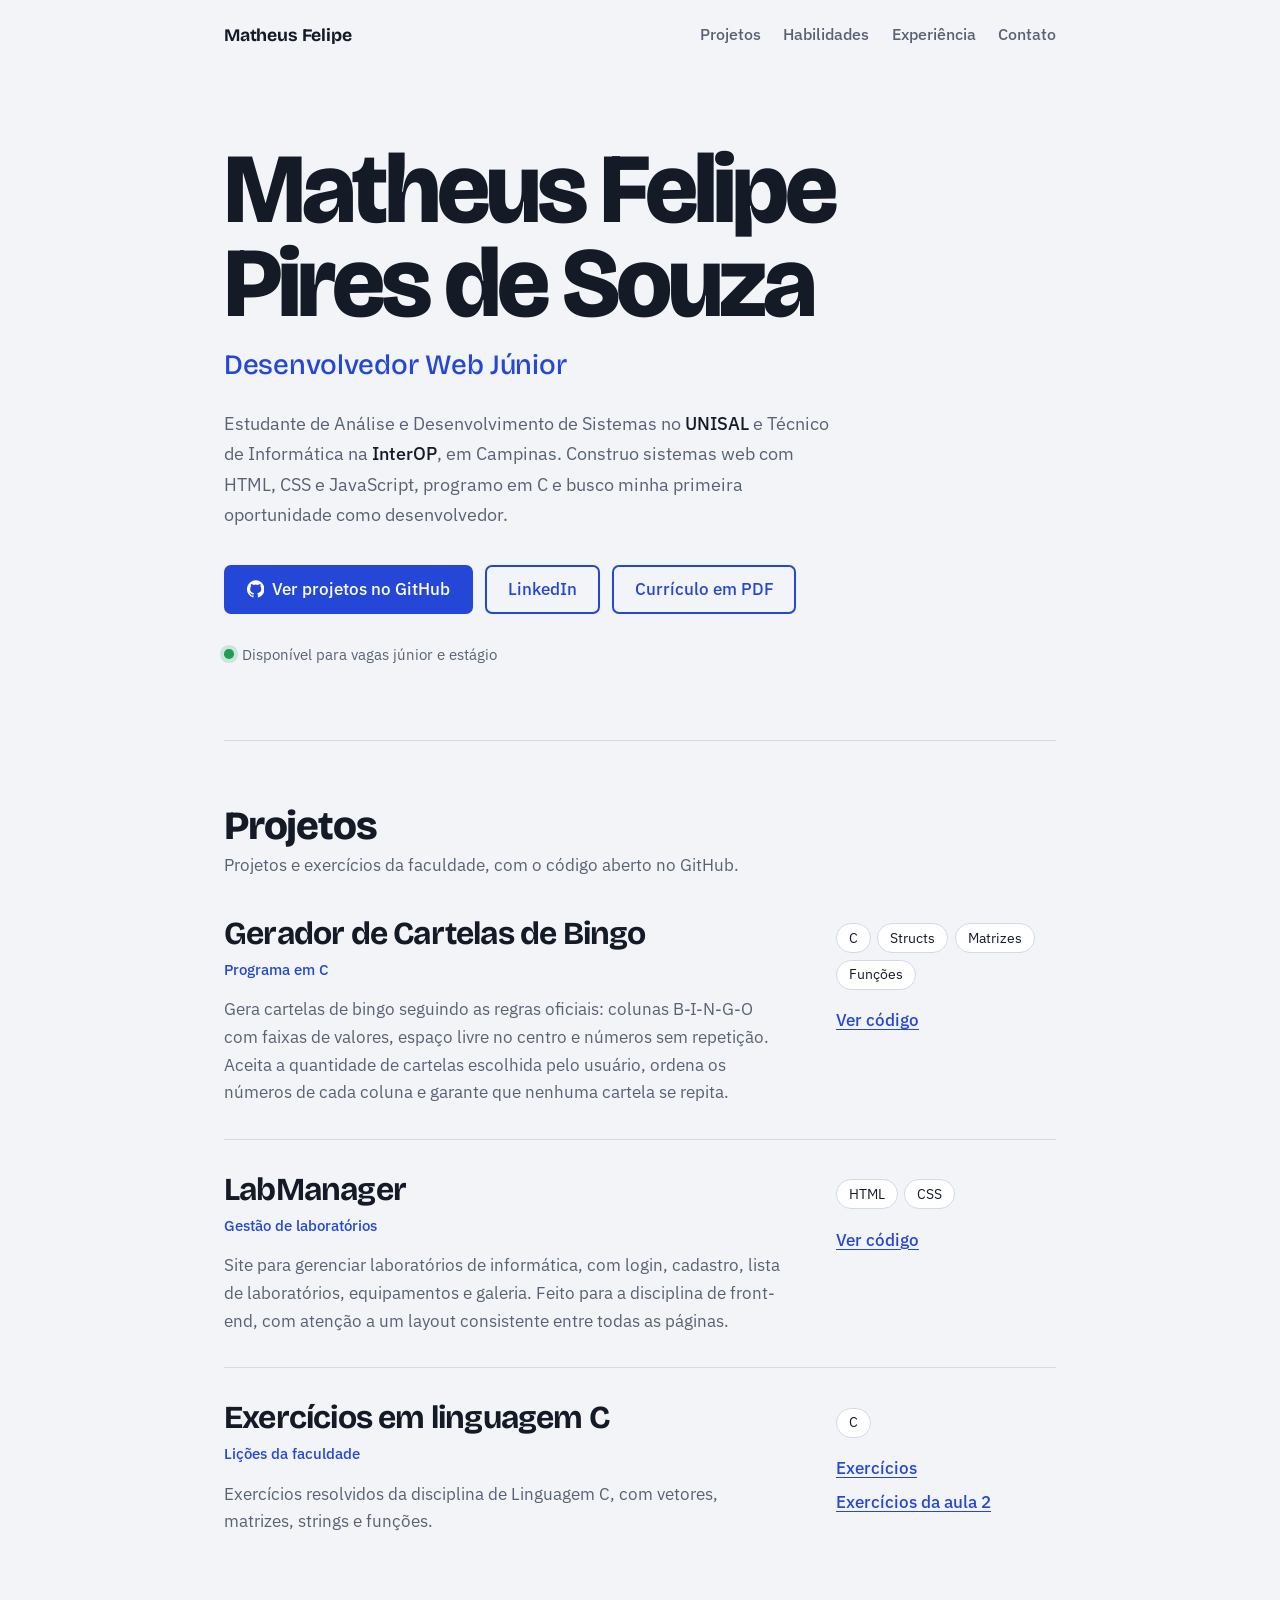
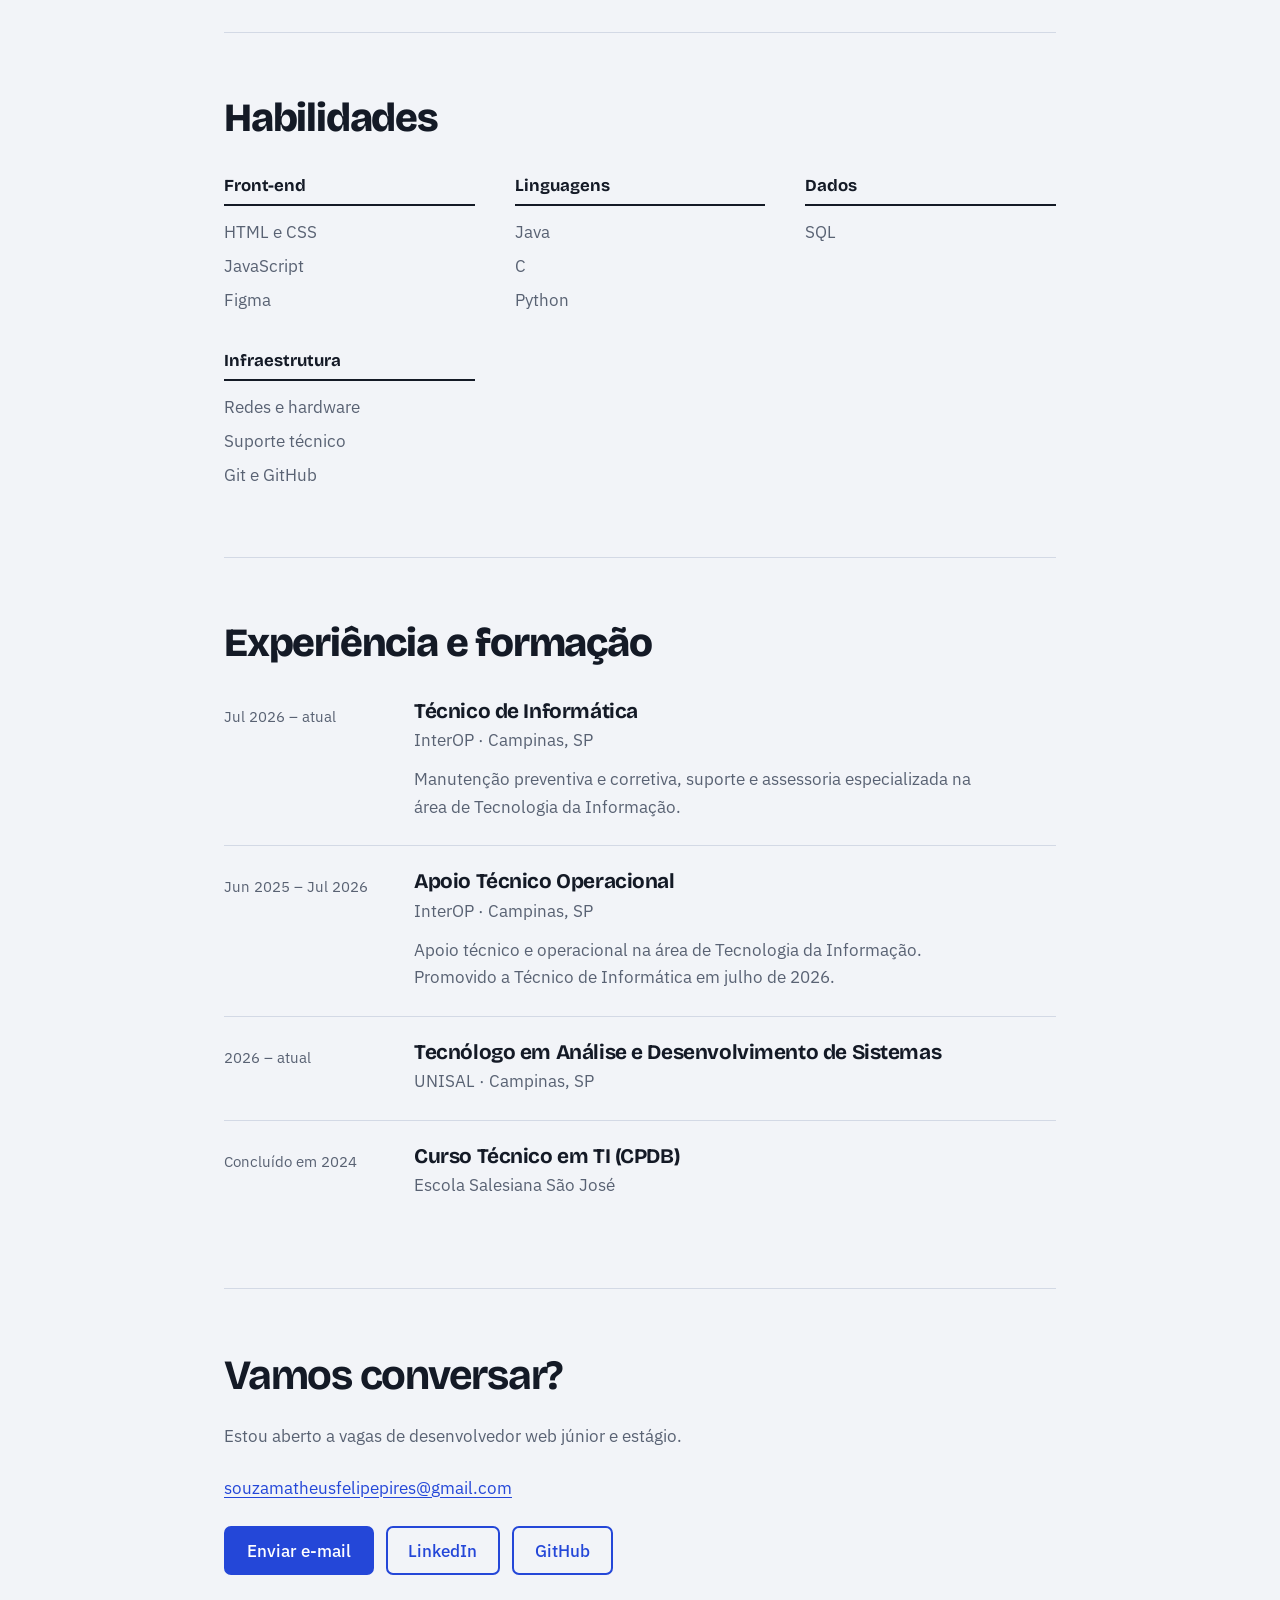
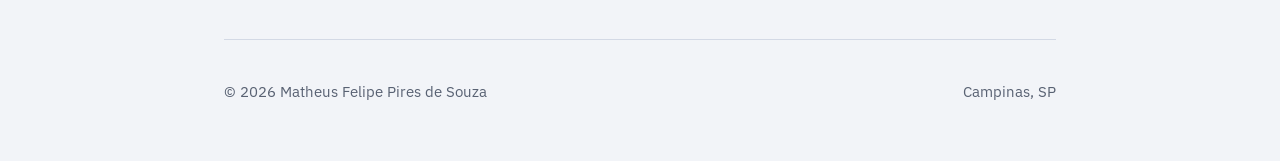
==== index.html @ ab297665 "Add files via upload" ====
<!DOCTYPE html>
<html lang="pt-BR">
<head>
<meta charset="utf-8">
<meta name="viewport" content="width=device-width, initial-scale=1, viewport-fit=cover">
<title>Matheus Felipe — Desenvolvedor Web Júnior</title>
<meta name="description" content="Portfólio de Matheus Felipe Pires de Souza, desenvolvedor web júnior em Campinas. Projetos em HTML, CSS e JavaScript.">
<meta property="og:title" content="Matheus Felipe — Desenvolvedor Web Júnior">
<meta property="og:description" content="Estudante de ADS no UNISAL e Técnico de Informática. Projetos em HTML, CSS e JavaScript.">
<meta property="og:type" content="website">
<link rel="preconnect" href="https://fonts.googleapis.com">
<link rel="preconnect" href="https://fonts.gstatic.com" crossorigin>
<link href="https://fonts.googleapis.com/css2?family=Bricolage+Grotesque:opsz,wght@12..96,500;12..96,700;12..96,800&family=IBM+Plex+Sans:wght@400;500;600&display=swap" rel="stylesheet">
<style>
:root{
  --bg:#f2f4f8;--surface:#ffffff;--ink:#141a26;--muted:#596273;--line:#d3d9e5;--line-strong:#9aa5ba;
  --accent:#2447d8;--accent-hover:#1a37ad;--accent-soft:#e3e9fb;--accent-ink:#ffffff;
  box-sizing:border-box;
  padding-top:env(safe-area-inset-top,0px);padding-bottom:env(safe-area-inset-bottom,0px);
}
@media (prefers-color-scheme:dark){
  :root:not([data-theme="light"]){
    --bg:#0f1420;--surface:#171d2b;--ink:#eef1f7;--muted:#a3adbf;--line:#2a3345;--line-strong:#4a5670;
    --accent:#7d97ff;--accent-hover:#9db0ff;--accent-soft:#1d2744;--accent-ink:#0f1420;
    color-scheme:dark;
  }
}
:root[data-theme="dark"]{
  --bg:#0f1420;--surface:#171d2b;--ink:#eef1f7;--muted:#a3adbf;--line:#2a3345;--line-strong:#4a5670;
  --accent:#7d97ff;--accent-hover:#9db0ff;--accent-soft:#1d2744;--accent-ink:#0f1420;
  color-scheme:dark;
}
*,*::before,*::after{box-sizing:inherit;margin:0}
html{scroll-behavior:smooth;scroll-padding-top:calc(env(safe-area-inset-top,0px) + 1rem)}
body{background:var(--bg);color:var(--ink);font:400 1.05rem/1.65 "IBM Plex Sans",system-ui,-apple-system,"Segoe UI",sans-serif;-webkit-font-smoothing:antialiased}
a{color:var(--accent);text-decoration-thickness:1px;text-underline-offset:.2em}
a:hover{color:var(--accent-hover)}
a:focus-visible,.btn:focus-visible{outline:3px solid var(--accent);outline-offset:3px;border-radius:4px}
img{max-width:100%}
.display{font-family:"Bricolage Grotesque","IBM Plex Sans",system-ui,sans-serif;letter-spacing:-.02em}
.wrap{max-width:880px;margin:0 auto;padding:0 1.5rem}

/* topo */
.top{display:flex;justify-content:space-between;align-items:center;gap:1rem;flex-wrap:wrap;padding:1.4rem 0}
.top .brand{font:700 1.1rem "Bricolage Grotesque",sans-serif;color:var(--ink);text-decoration:none;letter-spacing:-.01em}
.top nav{display:flex;gap:1.4rem;flex-wrap:wrap}
.top nav a{color:var(--muted);text-decoration:none;font-weight:500;font-size:.98rem}
.top nav a:hover{color:var(--ink)}

/* hero */
.hero{padding:4.5rem 0 4.5rem;border-bottom:1px solid var(--line)}
.hero h1{font:800 clamp(2.9rem,10vw,6.2rem)/.95 "Bricolage Grotesque",sans-serif;letter-spacing:-.04em;font-variation-settings:"opsz" 96;max-width:11ch}
.hero .role{font:500 clamp(1.25rem,3vw,1.75rem)/1.2 "Bricolage Grotesque",sans-serif;color:var(--accent);margin-top:1.1rem;letter-spacing:-.01em}
.hero .lead{max-width:56ch;margin-top:1.6rem;color:var(--muted);font-size:1.15rem}
.hero .lead strong{color:var(--ink);font-weight:500}
.actions{display:flex;gap:.75rem;flex-wrap:wrap;margin-top:2.2rem}
.btn{display:inline-flex;align-items:center;gap:.5rem;padding:.78rem 1.3rem;border-radius:7px;font-weight:500;text-decoration:none;border:2px solid var(--accent);line-height:1.2;transition:background .15s,color .15s,border-color .15s}
.btn.primary{background:var(--accent);color:var(--accent-ink)}
.btn.primary:hover{background:var(--accent-hover);border-color:var(--accent-hover);color:var(--accent-ink)}
.btn.ghost{color:var(--accent);background:transparent}
.btn.ghost:hover{background:var(--accent-soft);color:var(--accent)}
.btn svg{width:1.05em;height:1.05em;flex:none}
.status{display:inline-flex;align-items:center;gap:.55rem;margin-top:1.75rem;color:var(--muted);font-size:.95rem}
.status::before{content:"";width:.6rem;height:.6rem;border-radius:50%;background:#1f9d55;box-shadow:0 0 0 4px rgba(31,157,85,.18)}

/* seções */
section{padding:4rem 0;border-bottom:1px solid var(--line)}
.section-head{display:grid;grid-template-columns:1fr;gap:.35rem;margin-bottom:2.25rem}
h2{font:800 clamp(1.8rem,4.5vw,2.5rem)/1.05 "Bricolage Grotesque",sans-serif;letter-spacing:-.03em}
.section-head p{color:var(--muted);max-width:55ch}

/* projetos */
.project{display:grid;grid-template-columns:minmax(0,1fr) 220px;gap:1.25rem 3rem;padding:2rem 0;border-top:1px solid var(--line);align-items:start}
.project:first-of-type{border-top:0;padding-top:0}
.project h3{font:700 clamp(1.5rem,3.5vw,2rem)/1.1 "Bricolage Grotesque",sans-serif;letter-spacing:-.025em}
.project .kind{color:var(--accent);font-weight:500;font-size:.95rem;margin-top:.35rem}
.project p.desc{color:var(--muted);margin-top:.9rem;max-width:58ch}
.project .side{display:flex;flex-direction:column;gap:1.1rem;padding-top:.45rem}
.tags{display:flex;flex-wrap:wrap;gap:.4rem;list-style:none;padding:0}
.tags li{background:var(--surface);border:1px solid var(--line);border-radius:999px;padding:.15rem .75rem;font-size:.88rem;color:var(--ink)}
.links{display:flex;flex-direction:column;gap:.4rem;font-weight:500}
.links a{display:inline-flex;align-items:center;gap:.45rem;width:fit-content}
.links svg{width:1em;height:1em}
@media (max-width:640px){.project{grid-template-columns:1fr;gap:1rem}.project .side{padding-top:0}}

/* habilidades */
.skills{display:grid;grid-template-columns:repeat(auto-fit,minmax(200px,1fr));gap:2rem 2.5rem}
.skills h3{font:700 1.05rem "Bricolage Grotesque",sans-serif;margin-bottom:.6rem;padding-bottom:.5rem;border-bottom:2px solid var(--ink)}
.skills ul{list-style:none;padding:0;color:var(--muted)}
.skills li{padding:.2rem 0}

/* experiência e formação */
.timeline{display:grid;grid-template-columns:1fr;gap:0}
.entry{display:grid;grid-template-columns:150px minmax(0,1fr);gap:.5rem 2.5rem;padding:1.5rem 0;border-top:1px solid var(--line)}
.entry:first-child{border-top:0;padding-top:0}
.entry .when{color:var(--muted);font-size:.95rem;padding-top:.25rem}
.entry h3{font:700 1.3rem/1.2 "Bricolage Grotesque",sans-serif;letter-spacing:-.02em}
.entry .org{color:var(--muted);margin-top:.15rem}
.entry p.what{color:var(--muted);margin-top:.7rem;max-width:58ch}
@media (max-width:560px){.entry{grid-template-columns:1fr;gap:.25rem}}

/* contato */
.contact{display:grid;grid-template-columns:minmax(0,1fr);gap:1.5rem}
.contact .big{font:700 clamp(1.6rem,5vw,2.6rem)/1.1 "Bricolage Grotesque",sans-serif;letter-spacing:-.03em;max-width:18ch}
.contact p{color:var(--muted);max-width:52ch}

footer{padding:2.5rem 0 3.5rem;color:var(--muted);font-size:.92rem;display:flex;justify-content:space-between;gap:1rem;flex-wrap:wrap}
footer a{color:var(--muted)}

@media (prefers-reduced-motion:reduce){html{scroll-behavior:auto}.btn{transition:none}}
@media print{.top nav,.actions,.status{display:none}body{background:#fff;color:#000}section{page-break-inside:avoid}}
</style>
</head>
<body>
<div class="wrap">

  <header class="top">
    <a class="brand" href="#">Matheus Felipe</a>
    <nav aria-label="Principal">
      <a href="#projetos">Projetos</a>
      <a href="#habilidades">Habilidades</a>
      <a href="#experiencia">Experiência</a>
      <a href="#contato">Contato</a>
    </nav>
  </header>

  <main>
    <div class="hero">
      <h1>Matheus Felipe Pires de Souza</h1>
      <p class="role">Desenvolvedor Web Júnior</p>
      <p class="lead">Estudante de Análise e Desenvolvimento de Sistemas no <strong>UNISAL</strong> e Técnico de Informática na <strong>InterOP</strong>, em Campinas. Construo sistemas web com HTML, CSS e JavaScript, programo em C e busco minha primeira oportunidade como desenvolvedor.</p>
      <div class="actions">
        <a class="btn primary" href="https://github.com/matheusfelipext?tab=repositories" target="_blank" rel="noopener">
          <svg viewBox="0 0 24 24" fill="currentColor" aria-hidden="true"><path d="M12 .5a12 12 0 0 0-3.8 23.4c.6.1.8-.3.8-.6v-2.2c-3.3.7-4-1.4-4-1.4-.6-1.4-1.4-1.8-1.4-1.8-1.1-.7.1-.7.1-.7 1.2.1 1.8 1.2 1.8 1.2 1.1 1.9 2.8 1.3 3.5 1 .1-.8.4-1.3.8-1.6-2.7-.3-5.5-1.3-5.5-5.9 0-1.3.5-2.4 1.2-3.2-.1-.3-.5-1.5.1-3.2 0 0 1-.3 3.3 1.2a11.5 11.5 0 0 1 6 0c2.3-1.5 3.3-1.2 3.3-1.2.6 1.7.2 2.9.1 3.2.8.8 1.2 1.9 1.2 3.2 0 4.6-2.8 5.6-5.5 5.9.4.4.8 1.1.8 2.2v3.3c0 .3.2.7.8.6A12 12 0 0 0 12 .5z"/></svg>
          Ver projetos no GitHub
        </a>
        <a class="btn ghost" href="https://www.linkedin.com/in/matheus-felipe-pires-de-souza-b083b6377/" target="_blank" rel="noopener">LinkedIn</a>
        <a class="btn ghost" href="Curriculo_Matheus.pdf" target="_blank" rel="noopener">Currículo em PDF</a>
      </div>
      <p class="status">Disponível para vagas júnior e estágio</p>
    </div>

    <section id="projetos">
      <div class="section-head">
        <h2>Projetos</h2>
        <p>Projetos e exercícios da faculdade, com o código aberto no GitHub.</p>
      </div>

      <article class="project">
        <div>
          <h3>Gerador de Cartelas de Bingo</h3>
          <p class="kind">Programa em C</p>
          <p class="desc">Gera cartelas de bingo seguindo as regras oficiais: colunas B-I-N-G-O com faixas de valores, espaço livre no centro e números sem repetição. Aceita a quantidade de cartelas escolhida pelo usuário, ordena os números de cada coluna e garante que nenhuma cartela se repita.</p>
        </div>
        <div class="side">
          <ul class="tags"><li>C</li><li>Structs</li><li>Matrizes</li><li>Funções</li></ul>
          <div class="links">
            <a href="https://github.com/matheusfelipext/Bingo" target="_blank" rel="noopener">Ver código</a>
          </div>
        </div>
      </article>

      <article class="project">
        <div>
          <h3>LabManager</h3>
          <p class="kind">Gestão de laboratórios</p>
          <p class="desc">Site para gerenciar laboratórios de informática, com login, cadastro, lista de laboratórios, equipamentos e galeria. Feito para a disciplina de front-end, com atenção a um layout consistente entre todas as páginas.</p>
        </div>
        <div class="side">
          <ul class="tags"><li>HTML</li><li>CSS</li></ul>
          <div class="links">
            <a href="https://github.com/matheusfelipext/Labmanager" target="_blank" rel="noopener">Ver código</a>
          </div>
        </div>
      </article>

      <article class="project">
        <div>
          <h3>Exercícios em linguagem C</h3>
          <p class="kind">Lições da faculdade</p>
          <p class="desc">Exercícios resolvidos da disciplina de Linguagem C, com vetores, matrizes, strings e funções.</p>
        </div>
        <div class="side">
          <ul class="tags"><li>C</li></ul>
          <div class="links">
            <a href="https://github.com/matheusfelipext/exercicios_c" target="_blank" rel="noopener">Exercícios</a>
            <a href="https://github.com/matheusfelipext/Aula2_exercicios" target="_blank" rel="noopener">Exercícios da aula 2</a>
          </div>
        </div>
      </article>
    </section>

    <section id="habilidades">
      <div class="section-head">
        <h2>Habilidades</h2>
      </div>
      <div class="skills">
        <div><h3>Front-end</h3><ul><li>HTML e CSS</li><li>JavaScript</li><li>Figma</li></ul></div>
        <div><h3>Linguagens</h3><ul><li>Java</li><li>C</li><li>Python</li></ul></div>
        <div><h3>Dados</h3><ul><li>SQL</li></ul></div>
        <div><h3>Infraestrutura</h3><ul><li>Redes e hardware</li><li>Suporte técnico</li><li>Git e GitHub</li></ul></div>
      </div>
    </section>

    <section id="experiencia">
      <div class="section-head">
        <h2>Experiência e formação</h2>
      </div>
      <div class="timeline">
        <div class="entry">
          <div class="when">Jul 2026 – atual</div>
          <div>
            <h3>Técnico de Informática</h3>
            <p class="org">InterOP · Campinas, SP</p>
            <p class="what">Manutenção preventiva e corretiva, suporte e assessoria especializada na área de Tecnologia da Informação.</p>
          </div>
        </div>
        <div class="entry">
          <div class="when">Jun 2025 – Jul 2026</div>
          <div>
            <h3>Apoio Técnico Operacional</h3>
            <p class="org">InterOP · Campinas, SP</p>
            <p class="what">Apoio técnico e operacional na área de Tecnologia da Informação. Promovido a Técnico de Informática em julho de 2026.</p>
          </div>
        </div>
        <div class="entry">
          <div class="when">2026 – atual</div>
          <div>
            <h3>Tecnólogo em Análise e Desenvolvimento de Sistemas</h3>
            <p class="org">UNISAL · Campinas, SP</p>
          </div>
        </div>
        <div class="entry">
          <div class="when">Concluído em 2024</div>
          <div>
            <h3>Curso Técnico em TI (CPDB)</h3>
            <p class="org">Escola Salesiana São José</p>
          </div>
        </div>
      </div>
    </section>

    <section id="contato">
      <div class="contact">
        <h2 class="big">Vamos conversar?</h2>
        <p>Estou aberto a vagas de desenvolvedor web júnior e estágio.</p>
        <p><a href="mailto:souzamatheusfelipepires@gmail.com">souzamatheusfelipepires@gmail.com</a></p>
        <div class="actions" style="margin-top:0">
          <a class="btn primary" href="mailto:souzamatheusfelipepires@gmail.com">Enviar e-mail</a>
          <a class="btn ghost" href="https://www.linkedin.com/in/matheus-felipe-pires-de-souza-b083b6377/" target="_blank" rel="noopener">LinkedIn</a>
          <a class="btn ghost" href="https://github.com/matheusfelipext" target="_blank" rel="noopener">GitHub</a>
        </div>
      </div>
    </section>
  </main>

  <footer>
    <span>© 2026 Matheus Felipe Pires de Souza</span>
    <span>Campinas, SP</span>
  </footer>
</div>
</body>
</html>
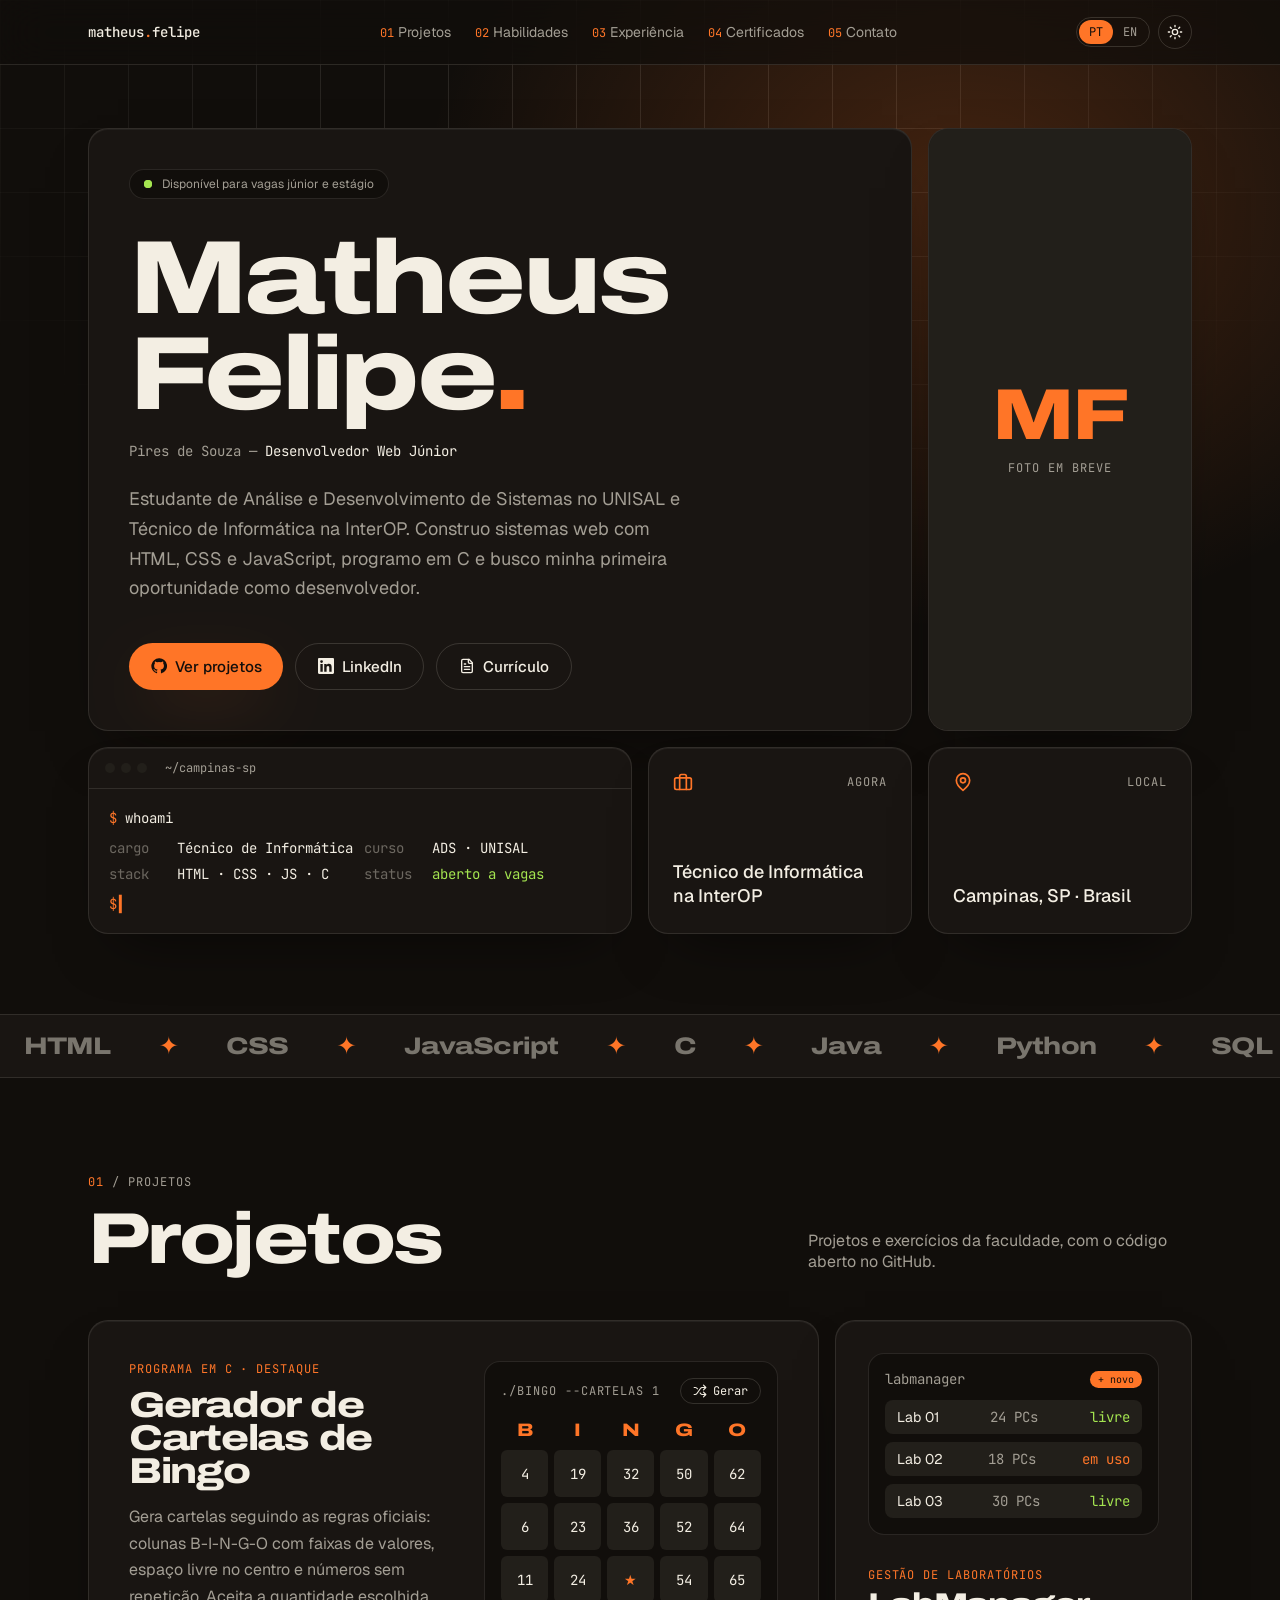
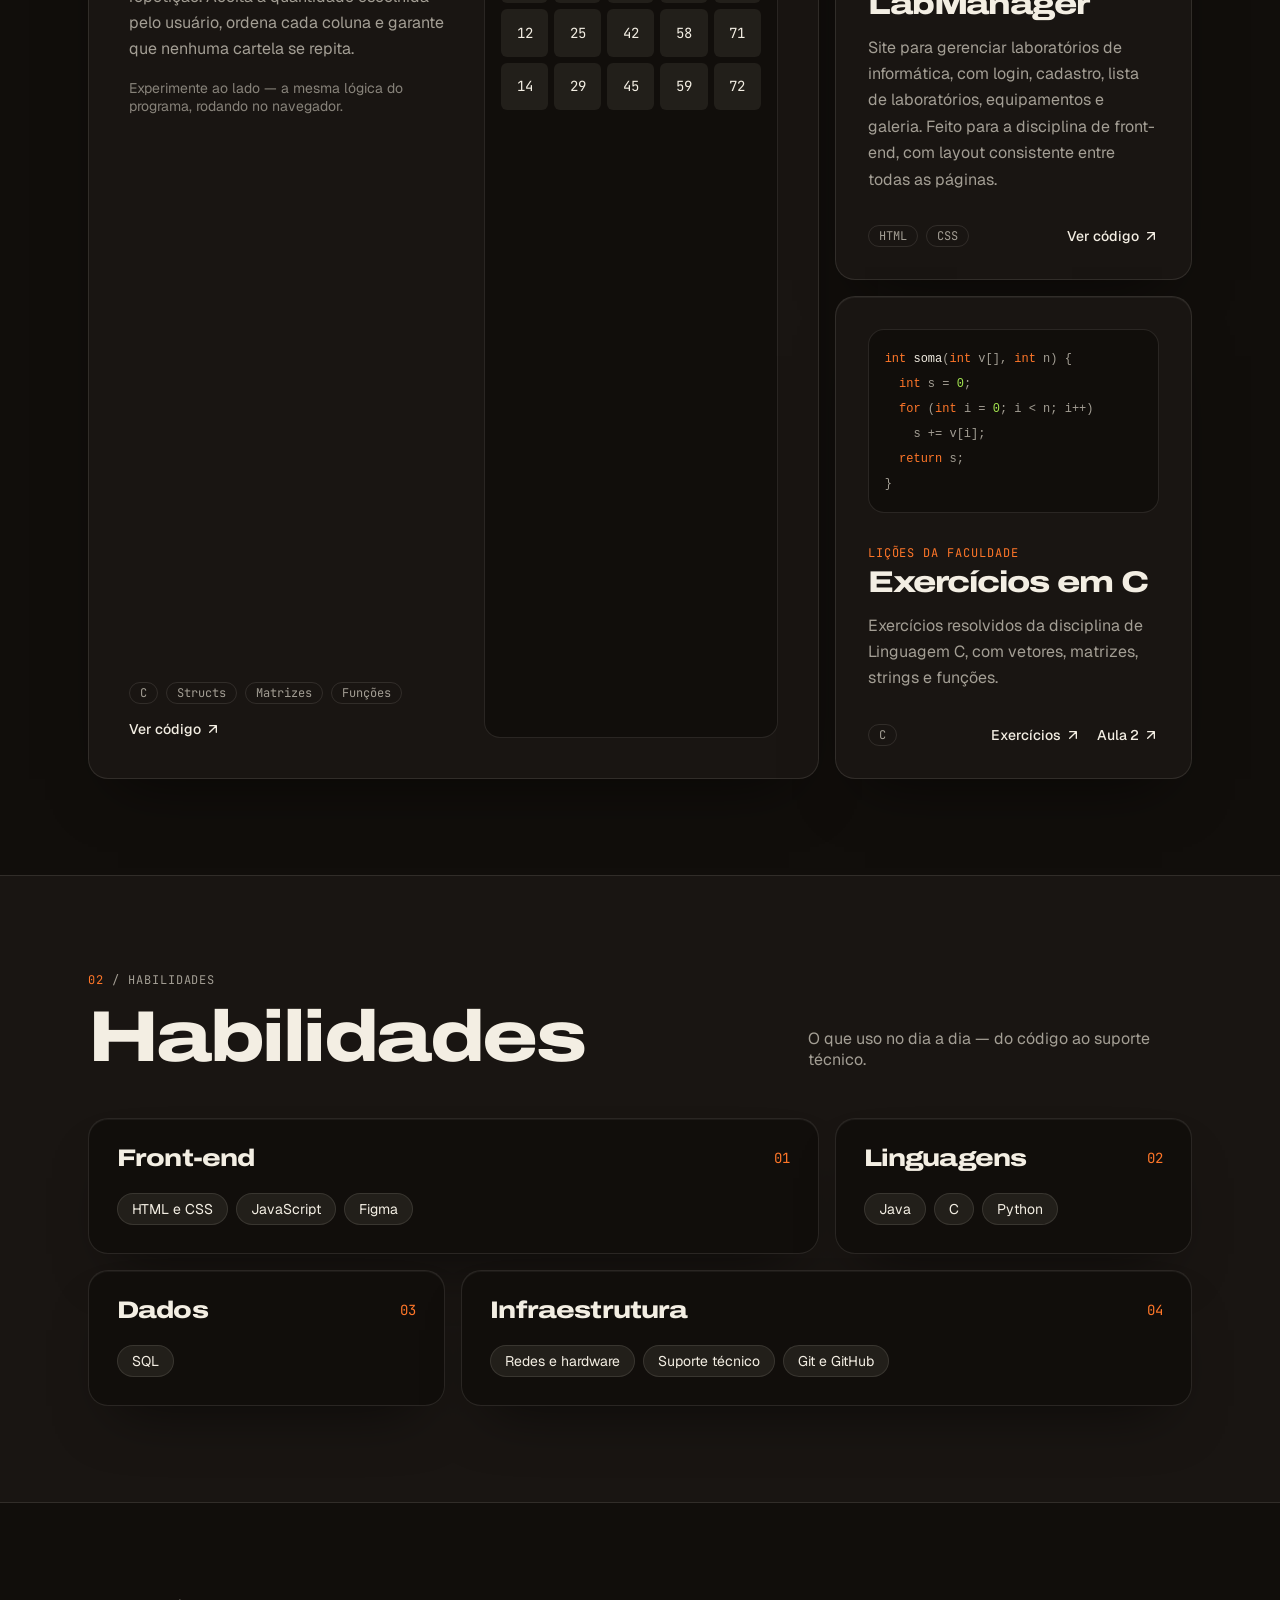
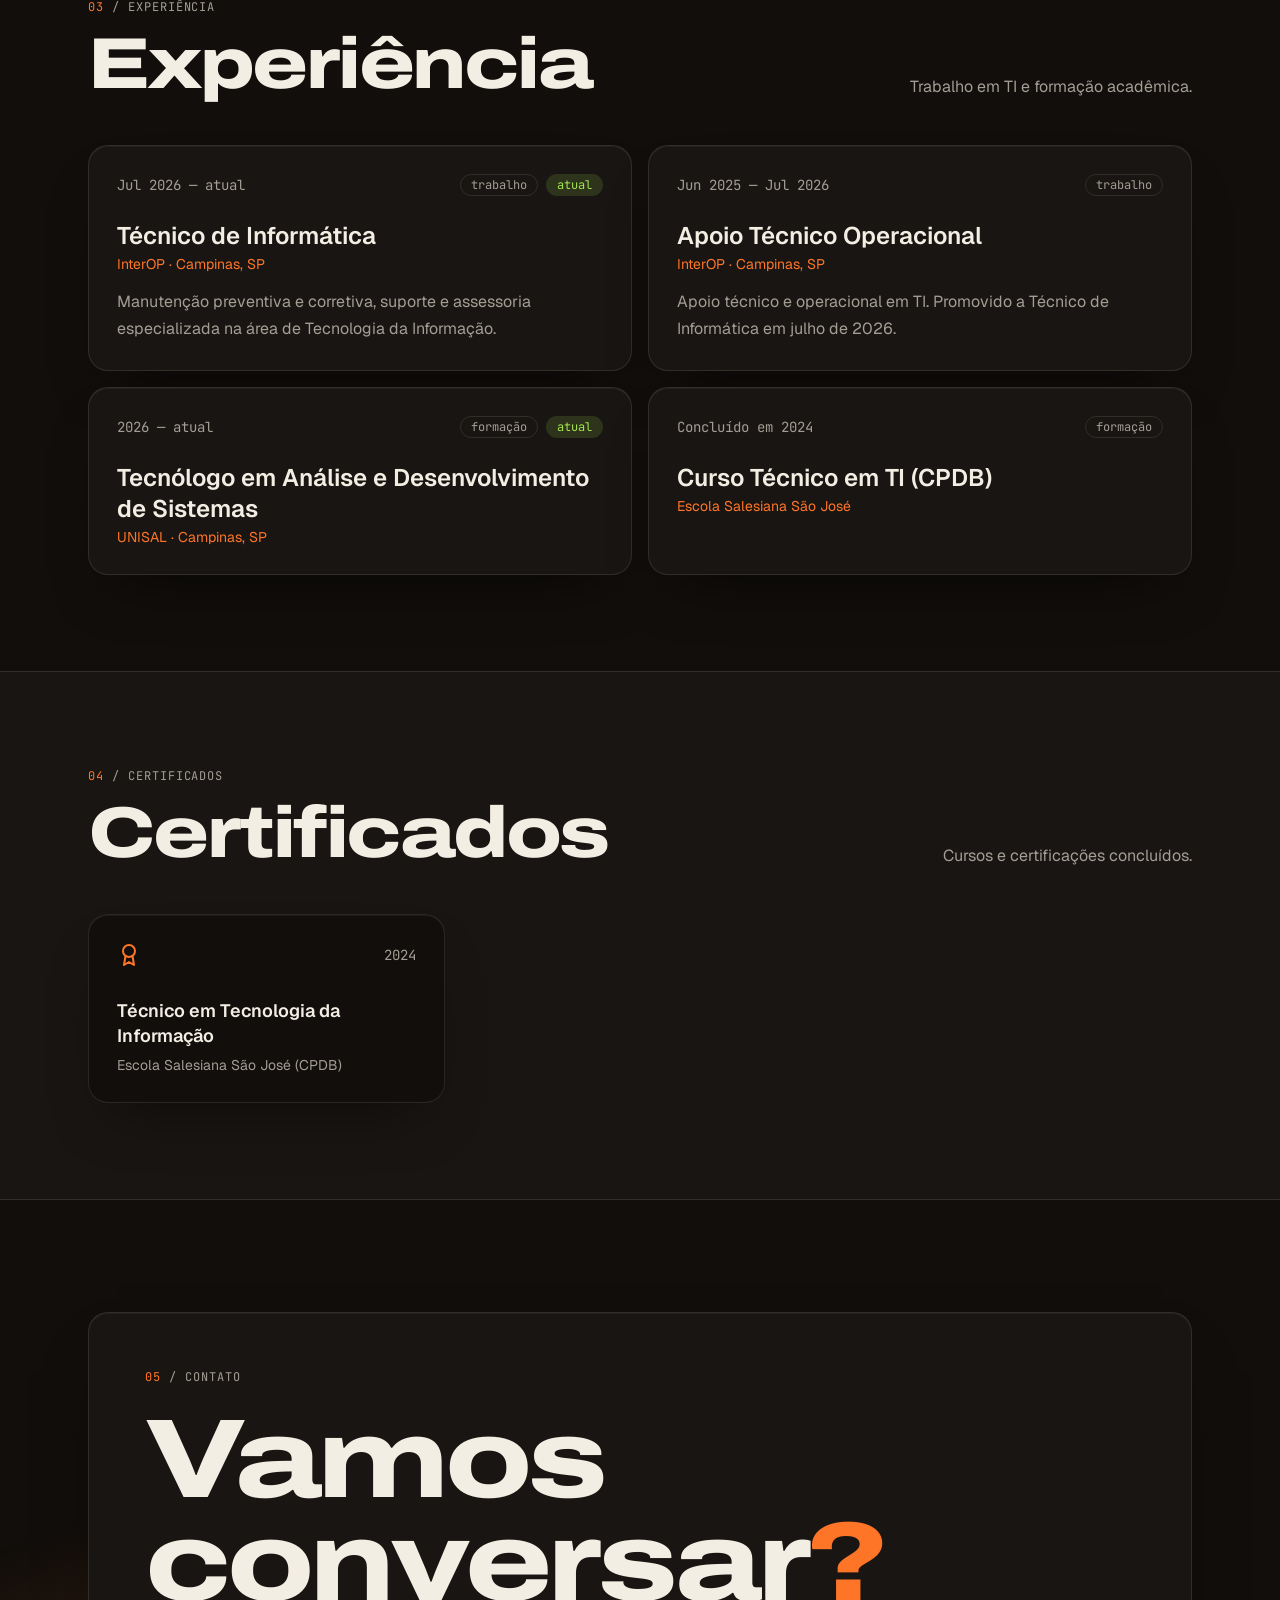
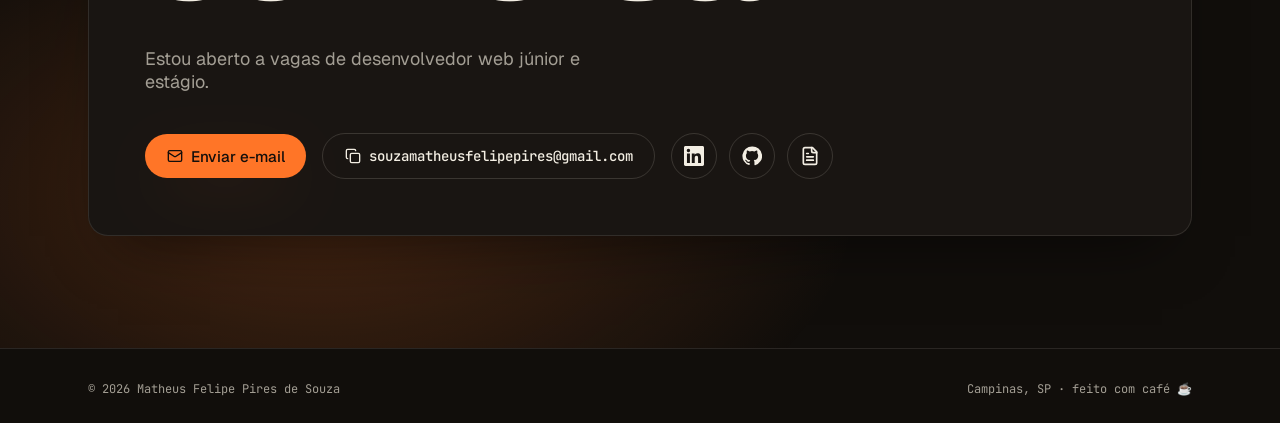
==== commit 0d84bde4: "Add files via upload Atualização e melhoria do portfolio" ====
--- a/index.html
+++ b/index.html
@@ -1,263 +1,383 @@
 <!DOCTYPE html>
 <html lang="pt-BR">
 <head>
-<meta charset="utf-8">
-<meta name="viewport" content="width=device-width, initial-scale=1, viewport-fit=cover">
-<title>Matheus Felipe — Desenvolvedor Web Júnior</title>
-<meta name="description" content="Portfólio de Matheus Felipe Pires de Souza, desenvolvedor web júnior em Campinas. Projetos em HTML, CSS e JavaScript.">
-<meta property="og:title" content="Matheus Felipe — Desenvolvedor Web Júnior">
-<meta property="og:description" content="Estudante de ADS no UNISAL e Técnico de Informática. Projetos em HTML, CSS e JavaScript.">
-<meta property="og:type" content="website">
-<link rel="preconnect" href="https://fonts.googleapis.com">
-<link rel="preconnect" href="https://fonts.gstatic.com" crossorigin>
-<link href="https://fonts.googleapis.com/css2?family=Bricolage+Grotesque:opsz,wght@12..96,500;12..96,700;12..96,800&family=IBM+Plex+Sans:wght@400;500;600&display=swap" rel="stylesheet">
-<style>
-:root{
-  --bg:#f2f4f8;--surface:#ffffff;--ink:#141a26;--muted:#596273;--line:#d3d9e5;--line-strong:#9aa5ba;
-  --accent:#2447d8;--accent-hover:#1a37ad;--accent-soft:#e3e9fb;--accent-ink:#ffffff;
-  box-sizing:border-box;
-  padding-top:env(safe-area-inset-top,0px);padding-bottom:env(safe-area-inset-bottom,0px);
-}
-@media (prefers-color-scheme:dark){
-  :root:not([data-theme="light"]){
-    --bg:#0f1420;--surface:#171d2b;--ink:#eef1f7;--muted:#a3adbf;--line:#2a3345;--line-strong:#4a5670;
-    --accent:#7d97ff;--accent-hover:#9db0ff;--accent-soft:#1d2744;--accent-ink:#0f1420;
-    color-scheme:dark;
-  }
-}
-:root[data-theme="dark"]{
-  --bg:#0f1420;--surface:#171d2b;--ink:#eef1f7;--muted:#a3adbf;--line:#2a3345;--line-strong:#4a5670;
-  --accent:#7d97ff;--accent-hover:#9db0ff;--accent-soft:#1d2744;--accent-ink:#0f1420;
-  color-scheme:dark;
-}
-*,*::before,*::after{box-sizing:inherit;margin:0}
-html{scroll-behavior:smooth;scroll-padding-top:calc(env(safe-area-inset-top,0px) + 1rem)}
-body{background:var(--bg);color:var(--ink);font:400 1.05rem/1.65 "IBM Plex Sans",system-ui,-apple-system,"Segoe UI",sans-serif;-webkit-font-smoothing:antialiased}
-a{color:var(--accent);text-decoration-thickness:1px;text-underline-offset:.2em}
-a:hover{color:var(--accent-hover)}
-a:focus-visible,.btn:focus-visible{outline:3px solid var(--accent);outline-offset:3px;border-radius:4px}
-img{max-width:100%}
-.display{font-family:"Bricolage Grotesque","IBM Plex Sans",system-ui,sans-serif;letter-spacing:-.02em}
-.wrap{max-width:880px;margin:0 auto;padding:0 1.5rem}
-
-/* topo */
-.top{display:flex;justify-content:space-between;align-items:center;gap:1rem;flex-wrap:wrap;padding:1.4rem 0}
-.top .brand{font:700 1.1rem "Bricolage Grotesque",sans-serif;color:var(--ink);text-decoration:none;letter-spacing:-.01em}
-.top nav{display:flex;gap:1.4rem;flex-wrap:wrap}
-.top nav a{color:var(--muted);text-decoration:none;font-weight:500;font-size:.98rem}
-.top nav a:hover{color:var(--ink)}
-
-/* hero */
-.hero{padding:4.5rem 0 4.5rem;border-bottom:1px solid var(--line)}
-.hero h1{font:800 clamp(2.9rem,10vw,6.2rem)/.95 "Bricolage Grotesque",sans-serif;letter-spacing:-.04em;font-variation-settings:"opsz" 96;max-width:11ch}
-.hero .role{font:500 clamp(1.25rem,3vw,1.75rem)/1.2 "Bricolage Grotesque",sans-serif;color:var(--accent);margin-top:1.1rem;letter-spacing:-.01em}
-.hero .lead{max-width:56ch;margin-top:1.6rem;color:var(--muted);font-size:1.15rem}
-.hero .lead strong{color:var(--ink);font-weight:500}
-.actions{display:flex;gap:.75rem;flex-wrap:wrap;margin-top:2.2rem}
-.btn{display:inline-flex;align-items:center;gap:.5rem;padding:.78rem 1.3rem;border-radius:7px;font-weight:500;text-decoration:none;border:2px solid var(--accent);line-height:1.2;transition:background .15s,color .15s,border-color .15s}
-.btn.primary{background:var(--accent);color:var(--accent-ink)}
-.btn.primary:hover{background:var(--accent-hover);border-color:var(--accent-hover);color:var(--accent-ink)}
-.btn.ghost{color:var(--accent);background:transparent}
-.btn.ghost:hover{background:var(--accent-soft);color:var(--accent)}
-.btn svg{width:1.05em;height:1.05em;flex:none}
-.status{display:inline-flex;align-items:center;gap:.55rem;margin-top:1.75rem;color:var(--muted);font-size:.95rem}
-.status::before{content:"";width:.6rem;height:.6rem;border-radius:50%;background:#1f9d55;box-shadow:0 0 0 4px rgba(31,157,85,.18)}
-
-/* seções */
-section{padding:4rem 0;border-bottom:1px solid var(--line)}
-.section-head{display:grid;grid-template-columns:1fr;gap:.35rem;margin-bottom:2.25rem}
-h2{font:800 clamp(1.8rem,4.5vw,2.5rem)/1.05 "Bricolage Grotesque",sans-serif;letter-spacing:-.03em}
-.section-head p{color:var(--muted);max-width:55ch}
-
-/* projetos */
-.project{display:grid;grid-template-columns:minmax(0,1fr) 220px;gap:1.25rem 3rem;padding:2rem 0;border-top:1px solid var(--line);align-items:start}
-.project:first-of-type{border-top:0;padding-top:0}
-.project h3{font:700 clamp(1.5rem,3.5vw,2rem)/1.1 "Bricolage Grotesque",sans-serif;letter-spacing:-.025em}
-.project .kind{color:var(--accent);font-weight:500;font-size:.95rem;margin-top:.35rem}
-.project p.desc{color:var(--muted);margin-top:.9rem;max-width:58ch}
-.project .side{display:flex;flex-direction:column;gap:1.1rem;padding-top:.45rem}
-.tags{display:flex;flex-wrap:wrap;gap:.4rem;list-style:none;padding:0}
-.tags li{background:var(--surface);border:1px solid var(--line);border-radius:999px;padding:.15rem .75rem;font-size:.88rem;color:var(--ink)}
-.links{display:flex;flex-direction:column;gap:.4rem;font-weight:500}
-.links a{display:inline-flex;align-items:center;gap:.45rem;width:fit-content}
-.links svg{width:1em;height:1em}
-@media (max-width:640px){.project{grid-template-columns:1fr;gap:1rem}.project .side{padding-top:0}}
-
-/* habilidades */
-.skills{display:grid;grid-template-columns:repeat(auto-fit,minmax(200px,1fr));gap:2rem 2.5rem}
-.skills h3{font:700 1.05rem "Bricolage Grotesque",sans-serif;margin-bottom:.6rem;padding-bottom:.5rem;border-bottom:2px solid var(--ink)}
-.skills ul{list-style:none;padding:0;color:var(--muted)}
-.skills li{padding:.2rem 0}
-
-/* experiência e formação */
-.timeline{display:grid;grid-template-columns:1fr;gap:0}
-.entry{display:grid;grid-template-columns:150px minmax(0,1fr);gap:.5rem 2.5rem;padding:1.5rem 0;border-top:1px solid var(--line)}
-.entry:first-child{border-top:0;padding-top:0}
-.entry .when{color:var(--muted);font-size:.95rem;padding-top:.25rem}
-.entry h3{font:700 1.3rem/1.2 "Bricolage Grotesque",sans-serif;letter-spacing:-.02em}
-.entry .org{color:var(--muted);margin-top:.15rem}
-.entry p.what{color:var(--muted);margin-top:.7rem;max-width:58ch}
-@media (max-width:560px){.entry{grid-template-columns:1fr;gap:.25rem}}
-
-/* contato */
-.contact{display:grid;grid-template-columns:minmax(0,1fr);gap:1.5rem}
-.contact .big{font:700 clamp(1.6rem,5vw,2.6rem)/1.1 "Bricolage Grotesque",sans-serif;letter-spacing:-.03em;max-width:18ch}
-.contact p{color:var(--muted);max-width:52ch}
-
-footer{padding:2.5rem 0 3.5rem;color:var(--muted);font-size:.92rem;display:flex;justify-content:space-between;gap:1rem;flex-wrap:wrap}
-footer a{color:var(--muted)}
-
-@media (prefers-reduced-motion:reduce){html{scroll-behavior:auto}.btn{transition:none}}
-@media print{.top nav,.actions,.status{display:none}body{background:#fff;color:#000}section{page-break-inside:avoid}}
-</style>
+  <meta charset="UTF-8">
+  <meta name="viewport" content="width=device-width, initial-scale=1">
+  <title>Matheus Felipe — Desenvolvedor Web Júnior</title>
+  <meta name="description" content="Portfólio de Matheus Felipe Pires de Souza, desenvolvedor web júnior em Campinas. Projetos em HTML, CSS, JavaScript e C.">
+  <meta property="og:title" content="Matheus Felipe — Desenvolvedor Web Júnior">
+  <meta property="og:description" content="Projetos, habilidades e experiência. Disponível para vagas júnior e estágio.">
+  <meta property="og:type" content="website">
+  <meta name="twitter:card" content="summary_large_image">
+  <link rel="icon" href="favicon.ico">
+  <link rel="preconnect" href="https://fonts.googleapis.com">
+  <link rel="preconnect" href="https://fonts.gstatic.com" crossorigin>
+  <link href="https://fonts.googleapis.com/css2?family=Archivo:wdth,wght@62..125,400..900&family=Geist:wght@300..700&family=JetBrains+Mono:wght@400;500&display=swap" rel="stylesheet">
+  <link rel="stylesheet" href="style.css">
+  <script>
+    // Aplica o tema salvo antes de renderizar, para não piscar.
+    try { if (localStorage.getItem("theme") === "light") document.documentElement.classList.add("light"); } catch (e) {}
+  </script>
 </head>
 <body>
-<div class="wrap">
-
-  <header class="top">
-    <a class="brand" href="#">Matheus Felipe</a>
-    <nav aria-label="Principal">
-      <a href="#projetos">Projetos</a>
-      <a href="#habilidades">Habilidades</a>
-      <a href="#experiencia">Experiência</a>
-      <a href="#contato">Contato</a>
+
+<header class="header">
+  <div class="container header-inner">
+    <a href="#" class="brand">matheus<span class="accent">.</span>felipe</a>
+    <nav class="nav">
+      <a href="#projetos"><span class="nav-n">01</span><span data-i18n="nav.projetos">Projetos</span></a>
+      <a href="#habilidades"><span class="nav-n">02</span><span data-i18n="nav.habilidades">Habilidades</span></a>
+      <a href="#experiencia"><span class="nav-n">03</span><span data-i18n="nav.experiencia">Experiência</span></a>
+      <a href="#certificados"><span class="nav-n">04</span><span data-i18n="nav.certificados">Certificados</span></a>
+      <a href="#contato"><span class="nav-n">05</span><span data-i18n="nav.contato">Contato</span></a>
     </nav>
-  </header>
-
-  <main>
-    <div class="hero">
-      <h1>Matheus Felipe Pires de Souza</h1>
-      <p class="role">Desenvolvedor Web Júnior</p>
-      <p class="lead">Estudante de Análise e Desenvolvimento de Sistemas no <strong>UNISAL</strong> e Técnico de Informática na <strong>InterOP</strong>, em Campinas. Construo sistemas web com HTML, CSS e JavaScript, programo em C e busco minha primeira oportunidade como desenvolvedor.</p>
-      <div class="actions">
-        <a class="btn primary" href="https://github.com/matheusfelipext?tab=repositories" target="_blank" rel="noopener">
-          <svg viewBox="0 0 24 24" fill="currentColor" aria-hidden="true"><path d="M12 .5a12 12 0 0 0-3.8 23.4c.6.1.8-.3.8-.6v-2.2c-3.3.7-4-1.4-4-1.4-.6-1.4-1.4-1.8-1.4-1.8-1.1-.7.1-.7.1-.7 1.2.1 1.8 1.2 1.8 1.2 1.1 1.9 2.8 1.3 3.5 1 .1-.8.4-1.3.8-1.6-2.7-.3-5.5-1.3-5.5-5.9 0-1.3.5-2.4 1.2-3.2-.1-.3-.5-1.5.1-3.2 0 0 1-.3 3.3 1.2a11.5 11.5 0 0 1 6 0c2.3-1.5 3.3-1.2 3.3-1.2.6 1.7.2 2.9.1 3.2.8.8 1.2 1.9 1.2 3.2 0 4.6-2.8 5.6-5.5 5.9.4.4.8 1.1.8 2.2v3.3c0 .3.2.7.8.6A12 12 0 0 0 12 .5z"/></svg>
-          Ver projetos no GitHub
-        </a>
-        <a class="btn ghost" href="https://www.linkedin.com/in/matheus-felipe-pires-de-souza-b083b6377/" target="_blank" rel="noopener">LinkedIn</a>
-        <a class="btn ghost" href="Curriculo_Matheus.pdf" target="_blank" rel="noopener">Currículo em PDF</a>
-      </div>
-      <p class="status">Disponível para vagas júnior e estágio</p>
-    </div>
-
-    <section id="projetos">
-      <div class="section-head">
-        <h2>Projetos</h2>
-        <p>Projetos e exercícios da faculdade, com o código aberto no GitHub.</p>
-      </div>
-
-      <article class="project">
+    <div class="header-actions">
+      <div class="lang-switch">
+        <button type="button" class="lang-btn" data-lang="pt" aria-pressed="true">pt</button>
+        <button type="button" class="lang-btn" data-lang="en" aria-pressed="false">en</button>
+      </div>
+      <button type="button" id="theme-toggle" class="btn btn-outline btn-icon" aria-label="Alternar tema" data-i18n-aria="theme">
+        <svg class="icon icon-sun" viewBox="0 0 24 24" fill="none" stroke="currentColor" stroke-width="2" stroke-linecap="round" stroke-linejoin="round" aria-hidden="true"><circle cx="12" cy="12" r="4"/><path d="M12 2v2M12 20v2M4.93 4.93l1.41 1.41M17.66 17.66l1.41 1.41M2 12h2M20 12h2M6.34 17.66l-1.41 1.41M19.07 4.93l-1.41 1.41"/></svg>
+        <svg class="icon icon-moon" viewBox="0 0 24 24" fill="none" stroke="currentColor" stroke-width="2" stroke-linecap="round" stroke-linejoin="round" aria-hidden="true"><path d="M12 3a6 6 0 0 0 9 9 9 9 0 1 1-9-9Z"/></svg>
+      </button>
+    </div>
+  </div>
+</header>
+
+<main>
+  <!-- HERO -->
+  <section class="hero">
+    <div class="bg-grid" aria-hidden="true"></div>
+    <div class="bg-glow" aria-hidden="true"></div>
+    <div class="container hero-grid">
+
+      <div class="card-surface rise hero-main">
+        <div class="status-pill">
+          <span class="pulse-dot"></span>
+          <span data-i18n="hero.status">Disponível para vagas júnior e estágio</span>
+        </div>
+        <h1 class="display hero-title">Matheus<br>Felipe<span class="accent">.</span></h1>
+        <p class="hero-sub mono">Pires de Souza — <span class="fg" data-i18n="hero.role">Desenvolvedor Web Júnior</span></p>
+        <p class="hero-text" data-i18n="hero.text">Estudante de Análise e Desenvolvimento de Sistemas no UNISAL e Técnico de Informática na InterOP. Construo sistemas web com HTML, CSS e JavaScript, programo em C e busco minha primeira oportunidade como desenvolvedor.</p>
+        <div class="hero-actions">
+          <a href="https://github.com/matheusfelipext?tab=repositories" target="_blank" rel="noopener" class="btn btn-primary">
+            <svg class="icon" viewBox="0 0 24 24" fill="currentColor" aria-hidden="true"><path d="M12 .5a11.5 11.5 0 0 0-3.64 22.41c.58.1.79-.25.79-.56v-2c-3.2.7-3.87-1.37-3.87-1.37-.53-1.33-1.28-1.69-1.28-1.69-1.05-.71.08-.7.08-.7 1.16.08 1.77 1.19 1.77 1.19 1.03 1.77 2.7 1.26 3.36.96.1-.75.4-1.26.73-1.55-2.55-.29-5.24-1.28-5.24-5.69 0-1.26.45-2.29 1.19-3.1-.12-.29-.52-1.46.11-3.05 0 0 .97-.31 3.17 1.18a11 11 0 0 1 5.77 0c2.2-1.49 3.17-1.18 3.17-1.18.63 1.59.23 2.76.11 3.05.74.81 1.19 1.84 1.19 3.1 0 4.42-2.7 5.39-5.26 5.68.41.36.78 1.06.78 2.14v3.17c0 .31.21.67.8.56A11.5 11.5 0 0 0 12 .5Z"/></svg>
+            <span data-i18n="hero.projects">Ver projetos</span>
+          </a>
+          <a href="https://www.linkedin.com/in/matheus-felipe-pires-de-souza-b083b6377/" target="_blank" rel="noopener" class="btn btn-outline">
+            <svg class="icon" viewBox="0 0 24 24" fill="currentColor" aria-hidden="true"><path d="M20.45 20.45h-3.56v-5.57c0-1.33-.02-3.04-1.85-3.04-1.86 0-2.14 1.45-2.14 2.94v5.67H9.34V9h3.42v1.56h.05c.48-.9 1.64-1.85 3.37-1.85 3.6 0 4.27 2.37 4.27 5.46v6.28ZM5.34 7.43a2.06 2.06 0 1 1 0-4.13 2.06 2.06 0 0 1 0 4.13ZM7.12 20.45H3.56V9h3.56v11.45ZM22.22 0H1.77C.79 0 0 .77 0 1.73v20.54C0 23.23.79 24 1.77 24h20.45c.98 0 1.78-.77 1.78-1.73V1.73C24 .77 23.2 0 22.22 0Z"/></svg>
+            LinkedIn
+          </a>
+          <a href="Curriculo_Matheus.pdf" target="_blank" rel="noopener" class="btn btn-outline">
+            <svg class="icon" viewBox="0 0 24 24" fill="none" stroke="currentColor" stroke-width="2" stroke-linecap="round" stroke-linejoin="round" aria-hidden="true"><path d="M15 2H6a2 2 0 0 0-2 2v16a2 2 0 0 0 2 2h12a2 2 0 0 0 2-2V7Z"/><path d="M14 2v4a2 2 0 0 0 2 2h4M10 9H8M16 13H8M16 17H8"/></svg>
+            <span data-i18n="hero.cv">Currículo</span>
+          </a>
+        </div>
+      </div>
+
+      <div class="card-surface rise lift hero-photo" style="animation-delay:80ms">
+        <!-- Para mostrar sua foto: troque este bloco por <img src="foto.jpg" alt="Matheus Felipe"> -->
+        <div class="photo-placeholder">
+          <span class="display photo-initials">MF</span>
+          <span class="label-mono" data-i18n="hero.photo">foto em breve</span>
+        </div>
+      </div>
+
+      <div class="card-surface rise hero-terminal" style="animation-delay:160ms">
+        <div class="term-bar">
+          <span class="term-dot"></span><span class="term-dot"></span><span class="term-dot"></span>
+          <span class="term-path mono">~/campinas-sp</span>
+        </div>
+        <div class="term-body mono">
+          <p><span class="accent">$</span> <span class="fg">whoami</span></p>
+          <dl class="term-list">
+            <div><dt data-i18n="term.role">cargo</dt><dd class="fg" data-i18n="term.roleValue">Técnico de Informática</dd></div>
+            <div><dt data-i18n="term.degree">curso</dt><dd class="fg">ADS · UNISAL</dd></div>
+            <div><dt>stack</dt><dd class="fg">HTML · CSS · JS · C</dd></div>
+            <div><dt>status</dt><dd class="success" data-i18n="term.status">aberto a vagas</dd></div>
+          </dl>
+          <p class="caret"><span class="accent">$</span></p>
+        </div>
+      </div>
+
+      <div class="card-surface rise lift mini-card" style="animation-delay:240ms">
+        <div class="mini-head">
+          <svg class="icon icon-lg" viewBox="0 0 24 24" fill="none" stroke="currentColor" stroke-width="2" stroke-linecap="round" stroke-linejoin="round" aria-hidden="true"><rect x="2" y="7" width="20" height="14" rx="2"/><path d="M16 21V5a2 2 0 0 0-2-2h-4a2 2 0 0 0-2 2v16"/></svg>
+          <span class="label-mono" data-i18n="mini.now">agora</span>
+        </div>
+        <p class="mini-text" data-i18n="mini.nowValue">Técnico de Informática na InterOP</p>
+      </div>
+
+      <div class="card-surface rise lift mini-card" style="animation-delay:320ms">
+        <div class="mini-head">
+          <svg class="icon icon-lg" viewBox="0 0 24 24" fill="none" stroke="currentColor" stroke-width="2" stroke-linecap="round" stroke-linejoin="round" aria-hidden="true"><path d="M20 10c0 6-8 12-8 12s-8-6-8-12a8 8 0 0 1 16 0Z"/><circle cx="12" cy="10" r="3"/></svg>
+          <span class="label-mono" data-i18n="mini.local">local</span>
+        </div>
+        <p class="mini-text">Campinas, SP · Brasil</p>
+      </div>
+    </div>
+  </section>
+
+  <!-- MARQUEE -->
+  <div class="marquee-wrap" aria-hidden="true">
+    <div class="marquee" id="marquee"></div>
+  </div>
+
+  <!-- PROJETOS -->
+  <section id="projetos" class="section container">
+    <div class="section-head reveal">
+      <div>
+        <p class="label-mono"><span class="accent">01</span> / <span data-i18n="nav.projetos">Projetos</span></p>
+        <h2 class="display section-title" data-i18n="nav.projetos">Projetos</h2>
+      </div>
+      <p class="section-sub" data-i18n="projects.sub">Projetos e exercícios da faculdade, com o código aberto no GitHub.</p>
+    </div>
+
+    <div class="projects-grid">
+      <!-- Destaque: Bingo -->
+      <div class="reveal project-featured">
+        <article class="card-surface project-featured-inner">
+          <div class="project-body">
+            <p class="label-mono accent"><span data-i18n="bingo.kicker">Programa em C</span> · <span data-i18n="projects.featured">destaque</span></p>
+            <h3 class="display project-title-lg" data-i18n="bingo.title">Gerador de Cartelas de Bingo</h3>
+            <p class="muted project-desc" data-i18n="bingo.desc">Gera cartelas seguindo as regras oficiais: colunas B-I-N-G-O com faixas de valores, espaço livre no centro e números sem repetição. Aceita a quantidade escolhida pelo usuário, ordena cada coluna e garante que nenhuma cartela se repita.</p>
+            <p class="muted small" data-i18n="bingo.try">Experimente ao lado — a mesma lógica do programa, rodando no navegador.</p>
+            <div class="project-foot column">
+              <ul class="tags"><li>C</li><li>Structs</li><li>Matrizes</li><li>Funções</li></ul>
+              <div class="project-links">
+                <a href="https://github.com/matheusfelipext/Bingo" target="_blank" rel="noopener"><span data-i18n="projects.code">Ver código</span><svg class="icon" viewBox="0 0 24 24" fill="none" stroke="currentColor" stroke-width="2" stroke-linecap="round" stroke-linejoin="round" aria-hidden="true"><path d="M7 17 17 7M7 7h10v10"/></svg></a>
+              </div>
+            </div>
+          </div>
+
+          <div class="preview bingo">
+            <div class="preview-bar">
+              <span class="label-mono">./bingo --cartelas 1</span>
+              <button type="button" id="bingo-generate" class="chip-btn mono">
+                <svg class="icon icon-sm" viewBox="0 0 24 24" fill="none" stroke="currentColor" stroke-width="2" stroke-linecap="round" stroke-linejoin="round" aria-hidden="true"><path d="M2 18h1.4c1.3 0 2.5-.6 3.3-1.7l6.1-8.6c.7-1.1 2-1.7 3.3-1.7H22M18 2l4 4-4 4M2 6h1.9c1.5 0 2.9.9 3.6 2.2M22 18h-5.9c-1.3 0-2.6-.7-3.3-1.8l-.5-.8M18 14l4 4-4 4"/></svg>
+                <span data-i18n="bingo.generate">Gerar</span>
+              </button>
+            </div>
+            <div class="bingo-grid" id="bingo-grid"></div>
+          </div>
+        </article>
+      </div>
+
+      <!-- LabManager -->
+      <div class="reveal" style="transition-delay:80ms">
+        <article class="card-surface lift project-card">
+          <div class="preview" aria-hidden="true">
+            <div class="preview-bar">
+              <span class="mono muted small">labmanager</span>
+              <span class="pill-primary mono">+ <span data-i18n="lab.new">novo</span></span>
+            </div>
+            <div class="lab-rows">
+              <div class="lab-row"><span class="fg">Lab 01</span><span class="mono muted small">24 PCs</span><span class="mono small success" data-i18n="lab.free">livre</span></div>
+              <div class="lab-row"><span class="fg">Lab 02</span><span class="mono muted small">18 PCs</span><span class="mono small accent" data-i18n="lab.inuse">em uso</span></div>
+              <div class="lab-row"><span class="fg">Lab 03</span><span class="mono muted small">30 PCs</span><span class="mono small success" data-i18n="lab.free">livre</span></div>
+            </div>
+          </div>
+          <p class="label-mono accent project-kicker" data-i18n="lab.kicker">Gestão de laboratórios</p>
+          <h3 class="display project-title">LabManager</h3>
+          <p class="muted project-desc" data-i18n="lab.desc">Site para gerenciar laboratórios de informática, com login, cadastro, lista de laboratórios, equipamentos e galeria. Feito para a disciplina de front-end, com layout consistente entre todas as páginas.</p>
+          <div class="project-foot">
+            <ul class="tags"><li>HTML</li><li>CSS</li></ul>
+            <div class="project-links">
+              <a href="https://github.com/matheusfelipext/Labmanager" target="_blank" rel="noopener"><span data-i18n="projects.code">Ver código</span><svg class="icon" viewBox="0 0 24 24" fill="none" stroke="currentColor" stroke-width="2" stroke-linecap="round" stroke-linejoin="round" aria-hidden="true"><path d="M7 17 17 7M7 7h10v10"/></svg></a>
+            </div>
+          </div>
+        </article>
+      </div>
+
+      <!-- Exercícios em C -->
+      <div class="reveal" style="transition-delay:160ms">
+        <article class="card-surface lift project-card">
+<pre class="preview code-preview mono" aria-hidden="true"><code><span class="accent">int</span> <span class="fg">soma</span>(<span class="accent">int</span> v[], <span class="accent">int</span> n) {
+  <span class="accent">int</span> s = <span class="success">0</span>;
+  <span class="accent">for</span> (<span class="accent">int</span> i = <span class="success">0</span>; i &lt; n; i++)
+    s += v[i];
+  <span class="accent">return</span> s;
+}</code></pre>
+          <p class="label-mono accent project-kicker" data-i18n="ex.kicker">Lições da faculdade</p>
+          <h3 class="display project-title" data-i18n="ex.title">Exercícios em C</h3>
+          <p class="muted project-desc" data-i18n="ex.desc">Exercícios resolvidos da disciplina de Linguagem C, com vetores, matrizes, strings e funções.</p>
+          <div class="project-foot">
+            <ul class="tags"><li>C</li></ul>
+            <div class="project-links">
+              <a href="https://github.com/matheusfelipext/exercicios_c" target="_blank" rel="noopener"><span data-i18n="ex.link1">Exercícios</span><svg class="icon" viewBox="0 0 24 24" fill="none" stroke="currentColor" stroke-width="2" stroke-linecap="round" stroke-linejoin="round" aria-hidden="true"><path d="M7 17 17 7M7 7h10v10"/></svg></a>
+              <a href="https://github.com/matheusfelipext/Aula2_exercicios" target="_blank" rel="noopener"><span data-i18n="ex.link2">Aula 2</span><svg class="icon" viewBox="0 0 24 24" fill="none" stroke="currentColor" stroke-width="2" stroke-linecap="round" stroke-linejoin="round" aria-hidden="true"><path d="M7 17 17 7M7 7h10v10"/></svg></a>
+            </div>
+          </div>
+        </article>
+      </div>
+    </div>
+  </section>
+
+  <!-- HABILIDADES -->
+  <section id="habilidades" class="band">
+    <div class="section container">
+      <div class="section-head reveal">
         <div>
-          <h3>Gerador de Cartelas de Bingo</h3>
-          <p class="kind">Programa em C</p>
-          <p class="desc">Gera cartelas de bingo seguindo as regras oficiais: colunas B-I-N-G-O com faixas de valores, espaço livre no centro e números sem repetição. Aceita a quantidade de cartelas escolhida pelo usuário, ordena os números de cada coluna e garante que nenhuma cartela se repita.</p>
-        </div>
-        <div class="side">
-          <ul class="tags"><li>C</li><li>Structs</li><li>Matrizes</li><li>Funções</li></ul>
-          <div class="links">
-            <a href="https://github.com/matheusfelipext/Bingo" target="_blank" rel="noopener">Ver código</a>
-          </div>
-        </div>
-      </article>
-
-      <article class="project">
+          <p class="label-mono"><span class="accent">02</span> / <span data-i18n="nav.habilidades">Habilidades</span></p>
+          <h2 class="display section-title" data-i18n="nav.habilidades">Habilidades</h2>
+        </div>
+        <p class="section-sub" data-i18n="skills.sub">O que uso no dia a dia — do código ao suporte técnico.</p>
+      </div>
+      <div class="skills-grid">
+        <div class="reveal span-2">
+          <div class="card-surface lift skill-card">
+            <div class="skill-head"><h3 class="display skill-title">Front-end</h3><span class="mono accent small">01</span></div>
+            <ul class="chips"><li data-i18n="sk.htmlcss">HTML e CSS</li><li>JavaScript</li><li>Figma</li></ul>
+          </div>
+        </div>
+        <div class="reveal" style="transition-delay:80ms">
+          <div class="card-surface lift skill-card">
+            <div class="skill-head"><h3 class="display skill-title" data-i18n="sk.langs">Linguagens</h3><span class="mono accent small">02</span></div>
+            <ul class="chips"><li>Java</li><li>C</li><li>Python</li></ul>
+          </div>
+        </div>
+        <div class="reveal" style="transition-delay:160ms">
+          <div class="card-surface lift skill-card">
+            <div class="skill-head"><h3 class="display skill-title" data-i18n="sk.data">Dados</h3><span class="mono accent small">03</span></div>
+            <ul class="chips"><li>SQL</li></ul>
+          </div>
+        </div>
+        <div class="reveal span-2" style="transition-delay:240ms">
+          <div class="card-surface lift skill-card">
+            <div class="skill-head"><h3 class="display skill-title" data-i18n="sk.infra">Infraestrutura</h3><span class="mono accent small">04</span></div>
+            <ul class="chips"><li data-i18n="sk.net">Redes e hardware</li><li data-i18n="sk.support">Suporte técnico</li><li data-i18n="sk.git">Git e GitHub</li></ul>
+          </div>
+        </div>
+      </div>
+    </div>
+  </section>
+
+  <!-- EXPERIÊNCIA -->
+  <section id="experiencia" class="section container">
+    <div class="section-head reveal">
+      <div>
+        <p class="label-mono"><span class="accent">03</span> / <span data-i18n="nav.experiencia">Experiência</span></p>
+        <h2 class="display section-title" data-i18n="nav.experiencia">Experiência</h2>
+      </div>
+      <p class="section-sub" data-i18n="exp.sub">Trabalho em TI e formação acadêmica.</p>
+    </div>
+    <div class="exp-grid">
+      <div class="reveal">
+        <div class="card-surface lift exp-card">
+          <div class="exp-head">
+            <p class="mono muted small" data-i18n="exp1.period">Jul 2026 — atual</p>
+            <div class="exp-badges"><span class="tag" data-i18n="exp.work">trabalho</span><span class="tag tag-success" data-i18n="exp.current">atual</span></div>
+          </div>
+          <h3 class="exp-title" data-i18n="exp1.title">Técnico de Informática</h3>
+          <p class="accent small">InterOP · Campinas, SP</p>
+          <p class="muted exp-desc" data-i18n="exp1.desc">Manutenção preventiva e corretiva, suporte e assessoria especializada na área de Tecnologia da Informação.</p>
+        </div>
+      </div>
+      <div class="reveal" style="transition-delay:60ms">
+        <div class="card-surface lift exp-card">
+          <div class="exp-head">
+            <p class="mono muted small">Jun 2025 — Jul 2026</p>
+            <div class="exp-badges"><span class="tag" data-i18n="exp.work">trabalho</span></div>
+          </div>
+          <h3 class="exp-title" data-i18n="exp2.title">Apoio Técnico Operacional</h3>
+          <p class="accent small">InterOP · Campinas, SP</p>
+          <p class="muted exp-desc" data-i18n="exp2.desc">Apoio técnico e operacional em TI. Promovido a Técnico de Informática em julho de 2026.</p>
+        </div>
+      </div>
+      <div class="reveal" style="transition-delay:120ms">
+        <div class="card-surface lift exp-card">
+          <div class="exp-head">
+            <p class="mono muted small" data-i18n="exp3.period">2026 — atual</p>
+            <div class="exp-badges"><span class="tag" data-i18n="exp.edu">formação</span><span class="tag tag-success" data-i18n="exp.current">atual</span></div>
+          </div>
+          <h3 class="exp-title" data-i18n="exp3.title">Tecnólogo em Análise e Desenvolvimento de Sistemas</h3>
+          <p class="accent small">UNISAL · Campinas, SP</p>
+        </div>
+      </div>
+      <div class="reveal" style="transition-delay:180ms">
+        <div class="card-surface lift exp-card">
+          <div class="exp-head">
+            <p class="mono muted small" data-i18n="exp4.period">Concluído em 2024</p>
+            <div class="exp-badges"><span class="tag" data-i18n="exp.edu">formação</span></div>
+          </div>
+          <h3 class="exp-title" data-i18n="exp4.title">Curso Técnico em TI (CPDB)</h3>
+          <p class="accent small">Escola Salesiana São José</p>
+        </div>
+      </div>
+    </div>
+  </section>
+
+  <!-- CERTIFICADOS -->
+  <section id="certificados" class="band">
+    <div class="section container">
+      <div class="section-head reveal">
         <div>
-          <h3>LabManager</h3>
-          <p class="kind">Gestão de laboratórios</p>
-          <p class="desc">Site para gerenciar laboratórios de informática, com login, cadastro, lista de laboratórios, equipamentos e galeria. Feito para a disciplina de front-end, com atenção a um layout consistente entre todas as páginas.</p>
-        </div>
-        <div class="side">
-          <ul class="tags"><li>HTML</li><li>CSS</li></ul>
-          <div class="links">
-            <a href="https://github.com/matheusfelipext/Labmanager" target="_blank" rel="noopener">Ver código</a>
-          </div>
-        </div>
-      </article>
-
-      <article class="project">
-        <div>
-          <h3>Exercícios em linguagem C</h3>
-          <p class="kind">Lições da faculdade</p>
-          <p class="desc">Exercícios resolvidos da disciplina de Linguagem C, com vetores, matrizes, strings e funções.</p>
-        </div>
-        <div class="side">
-          <ul class="tags"><li>C</li></ul>
-          <div class="links">
-            <a href="https://github.com/matheusfelipext/exercicios_c" target="_blank" rel="noopener">Exercícios</a>
-            <a href="https://github.com/matheusfelipext/Aula2_exercicios" target="_blank" rel="noopener">Exercícios da aula 2</a>
-          </div>
-        </div>
-      </article>
-    </section>
-
-    <section id="habilidades">
-      <div class="section-head">
-        <h2>Habilidades</h2>
-      </div>
-      <div class="skills">
-        <div><h3>Front-end</h3><ul><li>HTML e CSS</li><li>JavaScript</li><li>Figma</li></ul></div>
-        <div><h3>Linguagens</h3><ul><li>Java</li><li>C</li><li>Python</li></ul></div>
-        <div><h3>Dados</h3><ul><li>SQL</li></ul></div>
-        <div><h3>Infraestrutura</h3><ul><li>Redes e hardware</li><li>Suporte técnico</li><li>Git e GitHub</li></ul></div>
-      </div>
-    </section>
-
-    <section id="experiencia">
-      <div class="section-head">
-        <h2>Experiência e formação</h2>
-      </div>
-      <div class="timeline">
-        <div class="entry">
-          <div class="when">Jul 2026 – atual</div>
-          <div>
-            <h3>Técnico de Informática</h3>
-            <p class="org">InterOP · Campinas, SP</p>
-            <p class="what">Manutenção preventiva e corretiva, suporte e assessoria especializada na área de Tecnologia da Informação.</p>
-          </div>
-        </div>
-        <div class="entry">
-          <div class="when">Jun 2025 – Jul 2026</div>
-          <div>
-            <h3>Apoio Técnico Operacional</h3>
-            <p class="org">InterOP · Campinas, SP</p>
-            <p class="what">Apoio técnico e operacional na área de Tecnologia da Informação. Promovido a Técnico de Informática em julho de 2026.</p>
-          </div>
-        </div>
-        <div class="entry">
-          <div class="when">2026 – atual</div>
-          <div>
-            <h3>Tecnólogo em Análise e Desenvolvimento de Sistemas</h3>
-            <p class="org">UNISAL · Campinas, SP</p>
-          </div>
-        </div>
-        <div class="entry">
-          <div class="when">Concluído em 2024</div>
-          <div>
-            <h3>Curso Técnico em TI (CPDB)</h3>
-            <p class="org">Escola Salesiana São José</p>
-          </div>
-        </div>
-      </div>
-    </section>
-
-    <section id="contato">
-      <div class="contact">
-        <h2 class="big">Vamos conversar?</h2>
-        <p>Estou aberto a vagas de desenvolvedor web júnior e estágio.</p>
-        <p><a href="mailto:souzamatheusfelipepires@gmail.com">souzamatheusfelipepires@gmail.com</a></p>
-        <div class="actions" style="margin-top:0">
-          <a class="btn primary" href="mailto:souzamatheusfelipepires@gmail.com">Enviar e-mail</a>
-          <a class="btn ghost" href="https://www.linkedin.com/in/matheus-felipe-pires-de-souza-b083b6377/" target="_blank" rel="noopener">LinkedIn</a>
-          <a class="btn ghost" href="https://github.com/matheusfelipext" target="_blank" rel="noopener">GitHub</a>
-        </div>
-      </div>
-    </section>
-  </main>
-
-  <footer>
-    <span>© 2026 Matheus Felipe Pires de Souza</span>
-    <span>Campinas, SP</span>
-  </footer>
-</div>
+          <p class="label-mono"><span class="accent">04</span> / <span data-i18n="nav.certificados">Certificados</span></p>
+          <h2 class="display section-title" data-i18n="nav.certificados">Certificados</h2>
+        </div>
+        <p class="section-sub" data-i18n="cert.sub">Cursos e certificações concluídos.</p>
+      </div>
+      <div class="cert-grid">
+        <div class="reveal">
+          <div class="card-surface lift cert-card">
+            <div class="cert-head">
+              <svg class="icon icon-xl accent" viewBox="0 0 24 24" fill="none" stroke="currentColor" stroke-width="2" stroke-linecap="round" stroke-linejoin="round" aria-hidden="true"><circle cx="12" cy="8" r="6"/><path d="m15.5 13 1.5 9-5-3-5 3 1.5-9"/></svg>
+              <span class="mono muted small">2024</span>
+            </div>
+            <div>
+              <h3 class="cert-title" data-i18n="cert1.title">Técnico em Tecnologia da Informação</h3>
+              <p class="muted small cert-issuer">Escola Salesiana São José (CPDB)</p>
+            </div>
+          </div>
+        </div>
+      </div>
+    </div>
+  </section>
+
+  <!-- CONTATO -->
+  <section id="contato" class="contact">
+    <div class="bg-glow flipped" aria-hidden="true"></div>
+    <div class="container contact-inner">
+      <div class="reveal">
+        <div class="card-surface contact-card">
+          <p class="label-mono"><span class="accent">05</span> / <span data-i18n="nav.contato">Contato</span></p>
+          <h2 class="display contact-title"><span data-i18n="contact.l1">Vamos</span><br><span data-i18n="contact.l2">conversar</span><span class="accent">?</span></h2>
+          <p class="muted contact-text" data-i18n="contact.text">Estou aberto a vagas de desenvolvedor web júnior e estágio.</p>
+          <div class="contact-actions">
+            <a href="mailto:souzamatheusfelipepires@gmail.com" class="btn btn-primary">
+              <svg class="icon" viewBox="0 0 24 24" fill="none" stroke="currentColor" stroke-width="2" stroke-linecap="round" stroke-linejoin="round" aria-hidden="true"><rect x="2" y="4" width="20" height="16" rx="2"/><path d="m22 7-8.97 5.7a1.94 1.94 0 0 1-2.06 0L2 7"/></svg>
+              <span data-i18n="contact.send">Enviar e-mail</span>
+            </a>
+            <button type="button" id="copy-email" class="btn btn-outline mono btn-copy">
+              <svg class="icon icon-copy" viewBox="0 0 24 24" fill="none" stroke="currentColor" stroke-width="2" stroke-linecap="round" stroke-linejoin="round" aria-hidden="true"><rect x="8" y="8" width="14" height="14" rx="2"/><path d="M4 16c-1.1 0-2-.9-2-2V4c0-1.1.9-2 2-2h10c1.1 0 2 .9 2 2"/></svg>
+              <svg class="icon icon-check success" viewBox="0 0 24 24" fill="none" stroke="currentColor" stroke-width="2" stroke-linecap="round" stroke-linejoin="round" aria-hidden="true"><path d="M20 6 9 17l-5-5"/></svg>
+              <span class="copy-label">souzamatheusfelipepires@gmail.com</span>
+            </button>
+            <div class="contact-icons">
+              <a href="https://www.linkedin.com/in/matheus-felipe-pires-de-souza-b083b6377/" target="_blank" rel="noopener" aria-label="LinkedIn" class="btn btn-outline btn-icon-lg">
+                <svg class="icon icon-lg" viewBox="0 0 24 24" fill="currentColor" aria-hidden="true"><path d="M20.45 20.45h-3.56v-5.57c0-1.33-.02-3.04-1.85-3.04-1.86 0-2.14 1.45-2.14 2.94v5.67H9.34V9h3.42v1.56h.05c.48-.9 1.64-1.85 3.37-1.85 3.6 0 4.27 2.37 4.27 5.46v6.28ZM5.34 7.43a2.06 2.06 0 1 1 0-4.13 2.06 2.06 0 0 1 0 4.13ZM7.12 20.45H3.56V9h3.56v11.45ZM22.22 0H1.77C.79 0 0 .77 0 1.73v20.54C0 23.23.79 24 1.77 24h20.45c.98 0 1.78-.77 1.78-1.73V1.73C24 .77 23.2 0 22.22 0Z"/></svg>
+              </a>
+              <a href="https://github.com/matheusfelipext" target="_blank" rel="noopener" aria-label="GitHub" class="btn btn-outline btn-icon-lg">
+                <svg class="icon icon-lg" viewBox="0 0 24 24" fill="currentColor" aria-hidden="true"><path d="M12 .5a11.5 11.5 0 0 0-3.64 22.41c.58.1.79-.25.79-.56v-2c-3.2.7-3.87-1.37-3.87-1.37-.53-1.33-1.28-1.69-1.28-1.69-1.05-.71.08-.7.08-.7 1.16.08 1.77 1.19 1.77 1.19 1.03 1.77 2.7 1.26 3.36.96.1-.75.4-1.26.73-1.55-2.55-.29-5.24-1.28-5.24-5.69 0-1.26.45-2.29 1.19-3.1-.12-.29-.52-1.46.11-3.05 0 0 .97-.31 3.17 1.18a11 11 0 0 1 5.77 0c2.2-1.49 3.17-1.18 3.17-1.18.63 1.59.23 2.76.11 3.05.74.81 1.19 1.84 1.19 3.1 0 4.42-2.7 5.39-5.26 5.68.41.36.78 1.06.78 2.14v3.17c0 .31.21.67.8.56A11.5 11.5 0 0 0 12 .5Z"/></svg>
+              </a>
+              <a href="Curriculo_Matheus.pdf" target="_blank" rel="noopener" aria-label="PDF" class="btn btn-outline btn-icon-lg">
+                <svg class="icon icon-lg" viewBox="0 0 24 24" fill="none" stroke="currentColor" stroke-width="2" stroke-linecap="round" stroke-linejoin="round" aria-hidden="true"><path d="M15 2H6a2 2 0 0 0-2 2v16a2 2 0 0 0 2 2h12a2 2 0 0 0 2-2V7Z"/><path d="M14 2v4a2 2 0 0 0 2 2h4M10 9H8M16 13H8M16 17H8"/></svg>
+              </a>
+            </div>
+          </div>
+        </div>
+      </div>
+    </div>
+  </section>
+</main>
+
+<footer class="footer">
+  <div class="container footer-inner mono">
+    <p>© 2026 Matheus Felipe Pires de Souza</p>
+    <p>Campinas, SP · <span data-i18n="footer.coffee">feito com café</span> ☕</p>
+  </div>
+</footer>
+
+<script src="script.js"></script>
 </body>
 </html>
--- a/style.css
+++ b/style.css
@@ -0,0 +1,347 @@
+/* =========================================================
+   Portfólio — Matheus Felipe
+   Design "Terminal editorial": fundo quase preto quente,
+   texto creme, laranja como acento, lima para status.
+   Display: Archivo (expandida) · Corpo: Geist · Rótulos: JetBrains Mono
+   ========================================================= */
+
+:root {
+  --font-display: "Archivo", ui-sans-serif, system-ui, sans-serif;
+  --font-sans: "Geist", ui-sans-serif, system-ui, sans-serif;
+  --font-mono: "JetBrains Mono", ui-monospace, monospace;
+
+  --radius: 0.75rem;
+  --radius-xl: 1rem;
+  --radius-2xl: 1.25rem;
+
+  --background: oklch(0.165 0.008 70);
+  --foreground: oklch(0.95 0.015 85);
+  --surface: oklch(0.2 0.009 70);
+  --surface-raised: oklch(0.24 0.01 70);
+  --primary: oklch(0.72 0.19 45);
+  --primary-foreground: oklch(0.17 0.01 60);
+  --muted: oklch(0.24 0.01 70);
+  --muted-foreground: oklch(0.7 0.015 80);
+  --success: oklch(0.85 0.19 130);
+  --border: oklch(0.95 0.015 85 / 11%);
+  --input: oklch(0.95 0.015 85 / 15%);
+
+  --gradient-glow: radial-gradient(60% 60% at 75% 20%, oklch(0.72 0.19 45 / 22%) 0%, transparent 70%);
+  --shadow-glow: 0 20px 60px -20px oklch(0.72 0.19 45 / 55%);
+  --shadow-card: 0 1px 0 0 oklch(1 0 0 / 5%) inset, 0 30px 60px -30px oklch(0 0 0 / 60%);
+  color-scheme: dark;
+}
+
+html.light {
+  --background: oklch(0.965 0.014 85);
+  --foreground: oklch(0.2 0.012 60);
+  --surface: oklch(0.99 0.006 85);
+  --surface-raised: oklch(0.935 0.014 85);
+  --primary: oklch(0.63 0.2 42);
+  --primary-foreground: oklch(0.99 0.006 85);
+  --muted: oklch(0.9 0.014 85);
+  --muted-foreground: oklch(0.46 0.016 65);
+  --success: oklch(0.58 0.17 135);
+  --border: oklch(0.2 0.012 60 / 12%);
+  --input: oklch(0.2 0.012 60 / 18%);
+  --gradient-glow: radial-gradient(60% 60% at 75% 20%, oklch(0.72 0.19 45 / 16%) 0%, transparent 70%);
+  --shadow-glow: 0 16px 40px -18px oklch(0.63 0.2 42 / 55%);
+  --shadow-card: 0 1px 0 0 oklch(1 0 0 / 70%) inset, 0 20px 40px -28px oklch(0.3 0.02 60 / 35%);
+  color-scheme: light;
+}
+
+/* ---------- Base ---------- */
+*, *::before, *::after { box-sizing: border-box; border-color: var(--border); }
+html { scroll-behavior: smooth; scroll-padding-top: 5rem; }
+body {
+  margin: 0;
+  background: var(--background);
+  color: var(--foreground);
+  font-family: var(--font-sans);
+  -webkit-font-smoothing: antialiased;
+  overflow-x: hidden;
+  min-height: 100vh;
+}
+::selection { background: var(--primary); color: var(--primary-foreground); }
+a { color: inherit; text-decoration: none; }
+button { font: inherit; color: inherit; background: none; border: 0; cursor: pointer; }
+h1, h2, h3, p, dl, dd, dt, ul { margin: 0; }
+ul { padding: 0; list-style: none; }
+svg.icon { width: 1rem; height: 1rem; flex-shrink: 0; }
+svg.icon-sm { width: .875rem; height: .875rem; }
+svg.icon-lg { width: 1.25rem; height: 1.25rem; }
+svg.icon-xl { width: 1.5rem; height: 1.5rem; }
+:focus-visible { outline: 2px solid var(--primary); outline-offset: 3px; border-radius: 6px; }
+
+/* ---------- Utilitários ---------- */
+.container { max-width: 72rem; margin: 0 auto; padding: 0 1.5rem; }
+.accent { color: var(--primary); }
+.success { color: var(--success); }
+.fg { color: var(--foreground); }
+.muted { color: var(--muted-foreground); }
+.mono { font-family: var(--font-mono); }
+.small { font-size: .875rem; }
+
+.label-mono {
+  font-family: var(--font-mono);
+  font-size: .75rem;
+  letter-spacing: .08em;
+  text-transform: uppercase;
+  color: var(--muted-foreground);
+}
+.label-mono.accent { color: var(--primary); }
+
+.display {
+  font-family: var(--font-display);
+  font-stretch: 125%;
+  font-weight: 800;
+  letter-spacing: -.035em;
+  line-height: .92;
+}
+
+/* ---------- Botões ---------- */
+.btn {
+  display: inline-flex; align-items: center; gap: .5rem;
+  border-radius: 999px; padding: .8rem 1.35rem;
+  font-weight: 500; font-size: .95rem;
+  transition: transform .2s ease, background-color .2s ease, box-shadow .2s ease, border-color .2s ease;
+}
+.btn:hover { transform: translateY(-2px); }
+.btn-primary { background: var(--primary); color: var(--primary-foreground); box-shadow: var(--shadow-glow); }
+.btn-outline { border: 1px solid var(--input); color: var(--foreground); }
+.btn-outline:hover { border-color: var(--primary); background: var(--surface); }
+.btn-icon { padding: .5rem; }
+.btn-icon-lg { padding: .75rem; }
+.btn-copy { font-size: .875rem; max-width: 100%; }
+.btn-copy .copy-label { overflow: hidden; text-overflow: ellipsis; white-space: nowrap; }
+.btn-copy .icon-check { display: none; }
+.btn-copy.copied .icon-check { display: block; }
+.btn-copy.copied .icon-copy { display: none; }
+
+/* ---------- Cards ---------- */
+.card-surface {
+  background: var(--surface);
+  border: 1px solid var(--border);
+  border-radius: var(--radius-2xl);
+  box-shadow: var(--shadow-card);
+  position: relative;
+  transition: transform .35s cubic-bezier(.2,.7,.2,1), border-color .3s ease;
+}
+.card-surface::before {
+  content: ""; position: absolute; inset: 0; border-radius: inherit;
+  pointer-events: none; opacity: 0; transition: opacity .3s ease;
+  background: radial-gradient(420px circle at var(--mx, 50%) var(--my, 50%), oklch(0.72 0.19 45 / 14%), transparent 60%);
+}
+.card-surface:hover::before { opacity: 1; }
+.card-surface:hover { border-color: oklch(0.72 0.19 45 / 35%); }
+.lift:hover { transform: translateY(-4px); }
+
+/* ---------- Header ---------- */
+.header {
+  position: fixed; inset: 0 0 auto 0; z-index: 50;
+  border-bottom: 1px solid var(--border);
+  background: color-mix(in oklch, var(--background) 70%, transparent);
+  backdrop-filter: blur(24px); -webkit-backdrop-filter: blur(24px);
+}
+.header-inner { display: flex; align-items: center; justify-content: space-between; gap: 1rem; height: 4rem; }
+.brand { font-family: var(--font-mono); font-size: .875rem; font-weight: 500; }
+.nav { display: none; align-items: center; gap: 1.5rem; }
+.nav a { font-size: .875rem; color: var(--muted-foreground); transition: color .2s; }
+.nav a:hover { color: var(--foreground); }
+.nav-n { margin-right: .25rem; font-family: var(--font-mono); font-size: .75rem; color: var(--primary); }
+.header-actions { display: flex; align-items: center; gap: .5rem; }
+.lang-switch { display: flex; border: 1px solid var(--input); border-radius: 999px; padding: 2px; font-family: var(--font-mono); font-size: .75rem; }
+.lang-btn { border-radius: 999px; padding: .25rem .625rem; text-transform: uppercase; color: var(--muted-foreground); transition: color .2s, background-color .2s; }
+.lang-btn:hover { color: var(--foreground); }
+.lang-btn[aria-pressed="true"] { background: var(--primary); color: var(--primary-foreground); }
+.icon-sun { display: none; }
+html:not(.light) .icon-sun { display: block; }
+html:not(.light) .icon-moon { display: none; }
+
+/* ---------- Hero ---------- */
+.hero { position: relative; padding: 7rem 0 5rem; }
+.bg-grid {
+  position: absolute; inset: 0; pointer-events: none;
+  background-image: linear-gradient(var(--border) 1px, transparent 1px), linear-gradient(90deg, var(--border) 1px, transparent 1px);
+  background-size: 64px 64px;
+  -webkit-mask-image: radial-gradient(ellipse 80% 70% at 50% 0%, black 30%, transparent 80%);
+  mask-image: radial-gradient(ellipse 80% 70% at 50% 0%, black 30%, transparent 80%);
+}
+.bg-glow { position: absolute; inset: 0; pointer-events: none; background: var(--gradient-glow); }
+.bg-glow.flipped { transform: rotate(180deg); }
+.hero-grid { position: relative; display: grid; gap: 1rem; }
+.hero-main { display: flex; flex-direction: column; padding: 1.75rem; }
+.status-pill {
+  display: inline-flex; width: fit-content; align-items: center; gap: .625rem;
+  border: 1px solid var(--border); background: var(--background);
+  border-radius: 999px; padding: .375rem .875rem; margin-bottom: 2rem;
+  font-size: .75rem; color: var(--muted-foreground);
+}
+.pulse-dot { position: relative; width: .5rem; height: .5rem; border-radius: 999px; background: var(--success); }
+.pulse-dot::after { content: ""; position: absolute; inset: 0; border-radius: 999px; background: var(--success); animation: ping 1.8s cubic-bezier(0,0,.2,1) infinite; }
+.hero-title { font-size: 14vw; }
+.hero-sub { margin-top: 1.25rem; font-size: .875rem; color: var(--muted-foreground); }
+.hero-text { margin-top: 1.5rem; max-width: 36rem; font-size: 1.125rem; line-height: 1.65; color: var(--muted-foreground); }
+.hero-actions { margin-top: auto; display: flex; flex-wrap: wrap; gap: .75rem; padding-top: 2.5rem; }
+
+.hero-photo { overflow: hidden; }
+.hero-photo img { display: block; width: 100%; height: 100%; min-height: 18rem; object-fit: cover; }
+.photo-placeholder { display: flex; flex-direction: column; align-items: center; justify-content: center; gap: .75rem; height: 100%; min-height: 18rem; background: var(--surface-raised); padding: 1.5rem; }
+.photo-initials { font-size: 4.5rem; color: var(--primary); }
+
+.hero-terminal { overflow: hidden; }
+.term-bar { display: flex; align-items: center; gap: .375rem; border-bottom: 1px solid var(--border); padding: .75rem 1rem; }
+.term-dot { width: .625rem; height: .625rem; border-radius: 999px; background: var(--muted); }
+.term-path { margin-left: .75rem; font-size: .75rem; color: var(--muted-foreground); }
+.term-body { padding: 1.25rem; font-size: .875rem; display: flex; flex-direction: column; gap: .75rem; }
+.term-list { display: grid; gap: .5rem; color: var(--muted-foreground); }
+.term-list > div { display: flex; gap: .75rem; }
+.term-list dt { width: 3.5rem; flex-shrink: 0; opacity: .6; }
+.caret::after { content: "▍"; margin-left: 2px; color: var(--primary); animation: blink 1s steps(1) infinite; }
+
+.mini-card { display: flex; flex-direction: column; justify-content: space-between; gap: 1.5rem; padding: 1.5rem; }
+.mini-head { display: flex; align-items: center; justify-content: space-between; color: var(--primary); }
+.mini-text { font-size: 1.125rem; font-weight: 500; line-height: 1.35; }
+
+/* ---------- Marquee ---------- */
+.marquee-wrap { border-top: 1px solid var(--border); border-bottom: 1px solid var(--border); background: var(--surface); padding: 1.25rem 0; overflow: hidden; }
+.marquee { display: flex; width: max-content; animation: marquee 32s linear infinite; }
+.marquee span { display: flex; align-items: center; padding: 0 1.5rem; font-size: 1.5rem; color: color-mix(in oklch, var(--muted-foreground) 70%, transparent); }
+.marquee span i { margin-left: 3rem; font-style: normal; color: var(--primary); }
+
+/* ---------- Seções ---------- */
+.section { padding: 6rem 1.5rem; }
+.band { border-top: 1px solid var(--border); border-bottom: 1px solid var(--border); background: var(--surface); }
+.band .card-surface { background: var(--background); }
+.section-head { margin-bottom: 3rem; display: flex; flex-direction: column; gap: 1rem; }
+.section-head .label-mono { margin-bottom: 1rem; }
+.section-title { font-size: 3rem; }
+.section-sub { max-width: 24rem; color: var(--muted-foreground); }
+
+/* ---------- Projetos ---------- */
+.projects-grid { display: grid; gap: 1rem; }
+.project-featured-inner { display: grid; gap: 2rem; padding: 1.5rem; height: 100%; }
+.project-body { display: flex; flex-direction: column; }
+.project-body .label-mono { margin-bottom: .75rem; }
+.project-title-lg { font-size: 1.875rem; }
+.project-title { font-size: 1.5rem; }
+.project-kicker { margin: 2rem 0 .5rem; }
+.project-desc { margin-top: 1rem; line-height: 1.65; }
+.project-body .small { margin-top: 1rem; color: color-mix(in oklch, var(--muted-foreground) 80%, transparent); }
+.project-card { display: flex; flex-direction: column; height: 100%; padding: 1.5rem; }
+.project-foot { margin-top: auto; padding-top: 2rem; display: flex; flex-wrap: wrap; align-items: center; justify-content: space-between; gap: 1rem; }
+.project-foot.column { flex-direction: column; align-items: flex-start; }
+.tags { display: flex; flex-wrap: wrap; gap: .5rem; }
+.tags li, .tag { border: 1px solid var(--border); border-radius: 999px; padding: .125rem .625rem; font-family: var(--font-mono); font-size: .75rem; color: var(--muted-foreground); }
+.tag-success { border-color: transparent; background: color-mix(in oklch, var(--success) 15%, transparent); color: var(--success); }
+.project-links { display: flex; flex-wrap: wrap; gap: 1rem; }
+.project-links a { display: inline-flex; align-items: center; gap: .25rem; font-size: .875rem; font-weight: 500; transition: color .2s; }
+.project-links a:hover { color: var(--primary); }
+.project-links a svg { transition: transform .2s; }
+.project-links a:hover svg { transform: translate(2px, -2px); }
+
+.preview { border: 1px solid var(--border); border-radius: var(--radius-xl); background: var(--background); padding: 1rem; }
+.preview-bar { display: flex; align-items: center; justify-content: space-between; gap: .5rem; margin-bottom: .75rem; }
+.preview-bar .label-mono { white-space: nowrap; }
+.pill-primary { border-radius: 999px; background: var(--primary); color: var(--primary-foreground); padding: .125rem .5rem; font-size: 10px; }
+.lab-rows { display: flex; flex-direction: column; gap: .5rem; }
+.lab-row { display: flex; align-items: center; justify-content: space-between; border-radius: .5rem; background: var(--surface-raised); padding: .5rem .75rem; font-size: .875rem; }
+.code-preview { overflow: hidden; margin: 0; font-size: .75rem; line-height: 1.5rem; color: var(--muted-foreground); }
+
+.chip-btn { display: inline-flex; align-items: center; gap: .375rem; border: 1px solid var(--input); border-radius: 999px; padding: .25rem .75rem; font-size: .75rem; transition: color .2s, border-color .2s; }
+.chip-btn:hover { border-color: var(--primary); color: var(--primary); }
+.bingo-grid { display: grid; grid-template-columns: repeat(5, 1fr); gap: .375rem; }
+.bingo-letter { font-family: var(--font-display); font-stretch: 125%; font-weight: 800; padding: .25rem 0; text-align: center; font-size: 1.125rem; color: var(--primary); }
+.bingo-cell { display: flex; aspect-ratio: 1; align-items: center; justify-content: center; border-radius: .375rem; background: var(--surface-raised); font-family: var(--font-mono); font-size: .875rem; }
+
+/* ---------- Habilidades ---------- */
+.skills-grid { display: grid; gap: 1rem; }
+.skill-card { height: 100%; padding: 1.75rem; }
+.skill-head { display: flex; align-items: center; justify-content: space-between; }
+.skill-title { font-size: 1.5rem; }
+.chips { margin-top: 1.5rem; display: flex; flex-wrap: wrap; gap: .5rem; }
+.chips li { border: 1px solid var(--border); border-radius: 999px; background: var(--surface-raised); padding: .375rem .875rem; font-size: .875rem; transition: color .2s, border-color .2s; }
+.chips li:hover { border-color: var(--primary); color: var(--primary); }
+
+/* ---------- Experiência ---------- */
+.exp-grid { display: grid; gap: 1rem; }
+.exp-card { display: flex; flex-direction: column; height: 100%; padding: 1.75rem; }
+.exp-head { display: flex; align-items: center; justify-content: space-between; gap: .75rem; }
+.exp-badges { display: flex; gap: .5rem; }
+.exp-title { margin-top: 1.5rem; font-size: 1.25rem; font-weight: 600; }
+.exp-card .accent.small { margin-top: .25rem; }
+.exp-desc { margin-top: 1rem; line-height: 1.65; }
+
+/* ---------- Certificados ---------- */
+.cert-grid { display: grid; gap: 1rem; }
+.cert-card { display: flex; flex-direction: column; gap: 2rem; height: 100%; padding: 1.75rem; }
+.cert-head { display: flex; align-items: center; justify-content: space-between; }
+.cert-title { font-size: 1.125rem; font-weight: 600; line-height: 1.35; }
+.cert-issuer { margin-top: .5rem; }
+
+/* ---------- Contato ---------- */
+.contact { position: relative; overflow: hidden; }
+.contact-inner { position: relative; padding-top: 7rem; padding-bottom: 7rem; }
+.contact-card { padding: 2rem; }
+.contact-card .label-mono { margin-bottom: 1.5rem; }
+.contact-title { font-size: 13vw; }
+.contact-text { margin-top: 2rem; max-width: 28rem; font-size: 1.125rem; }
+.contact-actions { margin-top: 2.5rem; display: flex; flex-direction: column; gap: 1rem; }
+.contact-icons { display: flex; gap: .75rem; }
+
+/* ---------- Footer ---------- */
+.footer { border-top: 1px solid var(--border); }
+.footer-inner { display: flex; flex-direction: column; align-items: center; justify-content: space-between; gap: .5rem; padding-top: 2rem; padding-bottom: 2rem; font-size: .75rem; color: var(--muted-foreground); }
+
+/* ---------- Animações ---------- */
+.reveal { opacity: 0; transform: translateY(24px); transition: opacity .8s cubic-bezier(.2,.7,.2,1), transform .8s cubic-bezier(.2,.7,.2,1); }
+.reveal.is-visible { opacity: 1; transform: none; }
+.rise { animation: rise .9s cubic-bezier(.2,.7,.2,1) both; }
+
+@keyframes marquee { to { transform: translateX(-50%); } }
+@keyframes blink { 50% { opacity: 0; } }
+@keyframes ping { 75%, 100% { transform: scale(2.4); opacity: 0; } }
+@keyframes rise { from { opacity: 0; transform: translateY(30px); } to { opacity: 1; transform: none; } }
+
+@media (prefers-reduced-motion: reduce) {
+  .reveal { opacity: 1; transform: none; }
+  .marquee, .rise, .pulse-dot::after, .bingo-cell { animation: none !important; }
+  .lift:hover { transform: none; }
+}
+
+/* ---------- Responsivo ---------- */
+@media (min-width: 640px) {
+  .hero-title { font-size: 4.5rem; }
+  .contact-title { font-size: 4.5rem; }
+  .cert-grid { grid-template-columns: repeat(2, 1fr); }
+  .contact-actions { flex-direction: row; flex-wrap: wrap; align-items: center; }
+  .term-list { grid-template-columns: repeat(2, 1fr); }
+  .footer-inner { flex-direction: row; }
+}
+@media (min-width: 768px) {
+  .hero { padding-top: 8rem; }
+  .hero-grid { grid-template-columns: repeat(4, 1fr); }
+  .hero-main { grid-column: span 3; grid-row: span 2; padding: 2.5rem; }
+  .hero-photo { grid-row: span 2; }
+  .hero-terminal { grid-column: span 2; }
+  .section-head { flex-direction: row; align-items: flex-end; justify-content: space-between; }
+  .section-title { font-size: 4.5rem; }
+  .projects-grid { grid-template-columns: repeat(3, 1fr); }
+  .project-featured { grid-column: span 2; grid-row: span 2; }
+  .project-featured-inner { padding: 2.5rem; }
+  .project-title-lg { font-size: 2.25rem; }
+  .project-title { font-size: 1.875rem; }
+  .project-card { padding: 2rem; }
+  .skills-grid { grid-template-columns: repeat(3, 1fr); }
+  .span-2 { grid-column: span 2; }
+  .exp-grid { grid-template-columns: repeat(2, 1fr); }
+  .exp-title { font-size: 1.5rem; }
+  .contact-card { padding: 3.5rem; }
+  .contact-title { font-size: 7rem; }
+}
+@media (min-width: 1024px) {
+  .nav { display: flex; }
+  .hero-title { font-size: 6.5rem; }
+  .project-featured-inner { grid-template-columns: 1.1fr 1fr; }
+  .cert-grid { grid-template-columns: repeat(3, 1fr); }
+}
